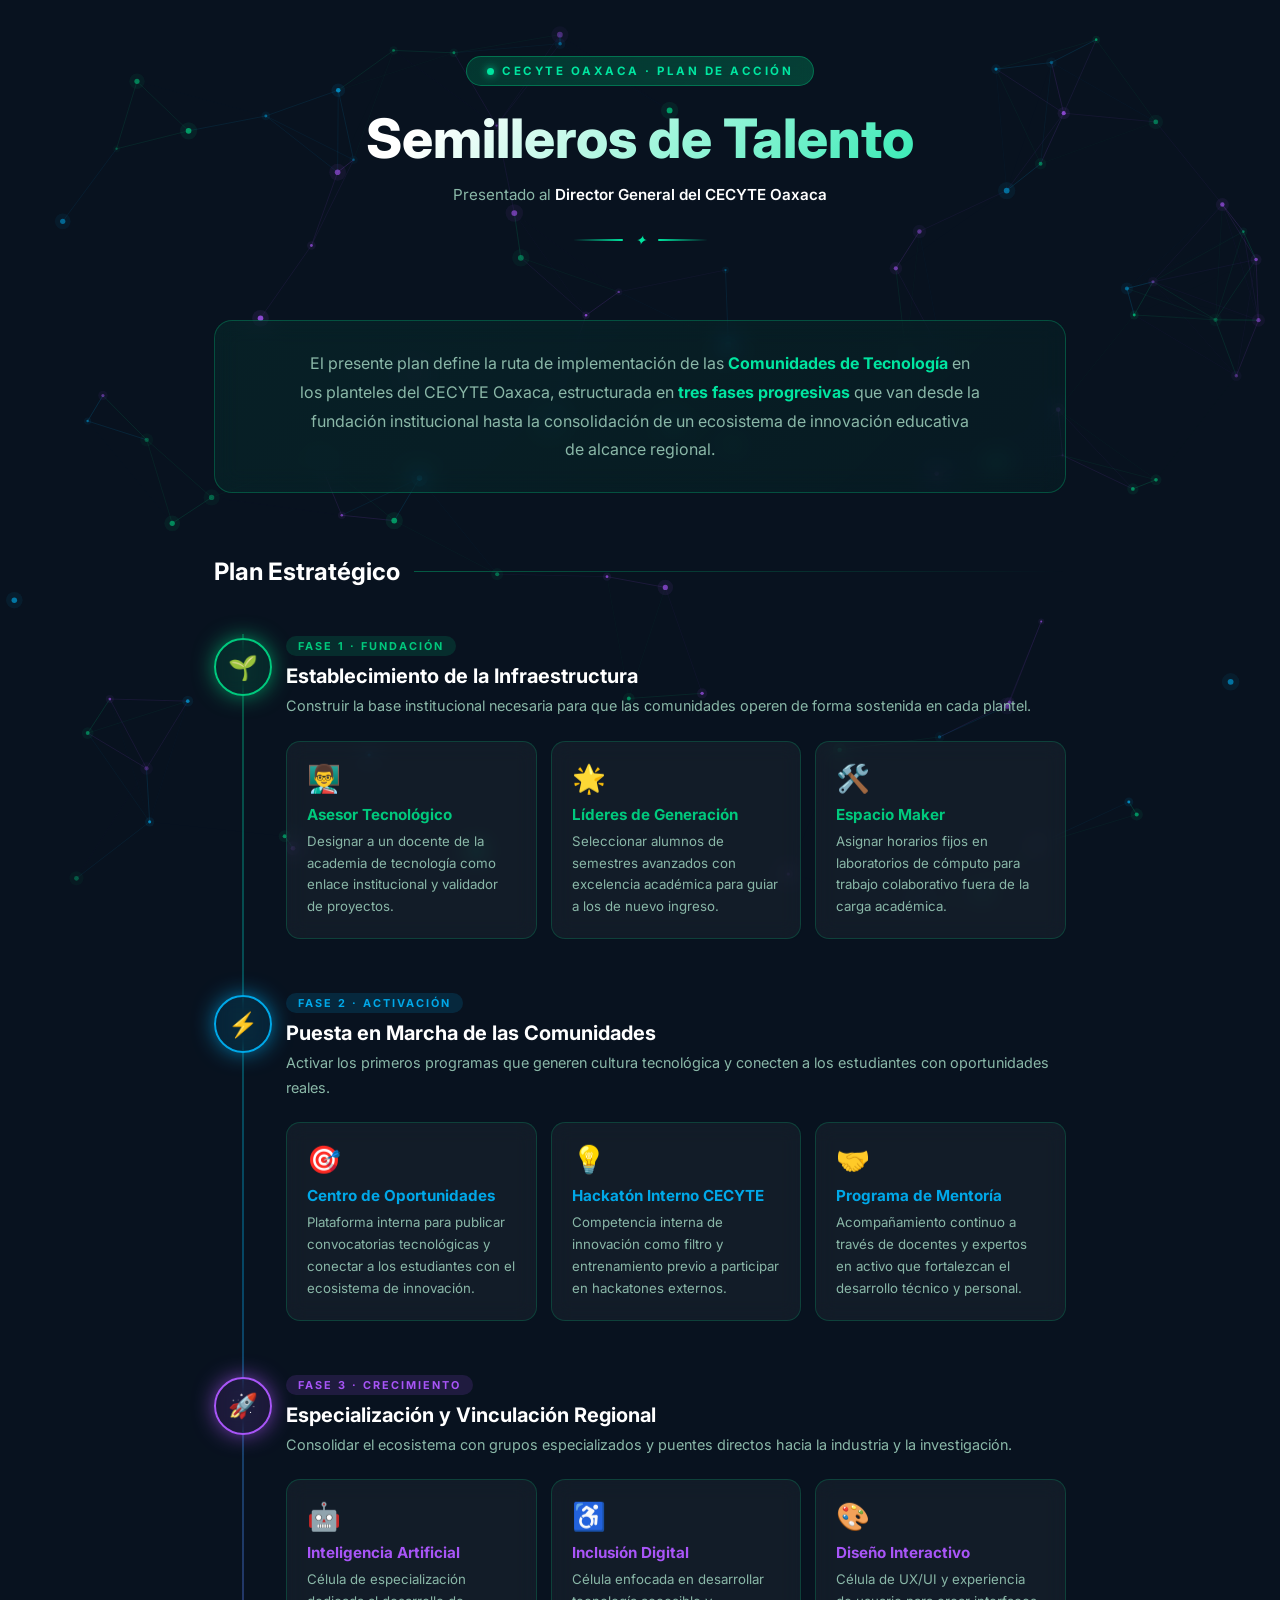
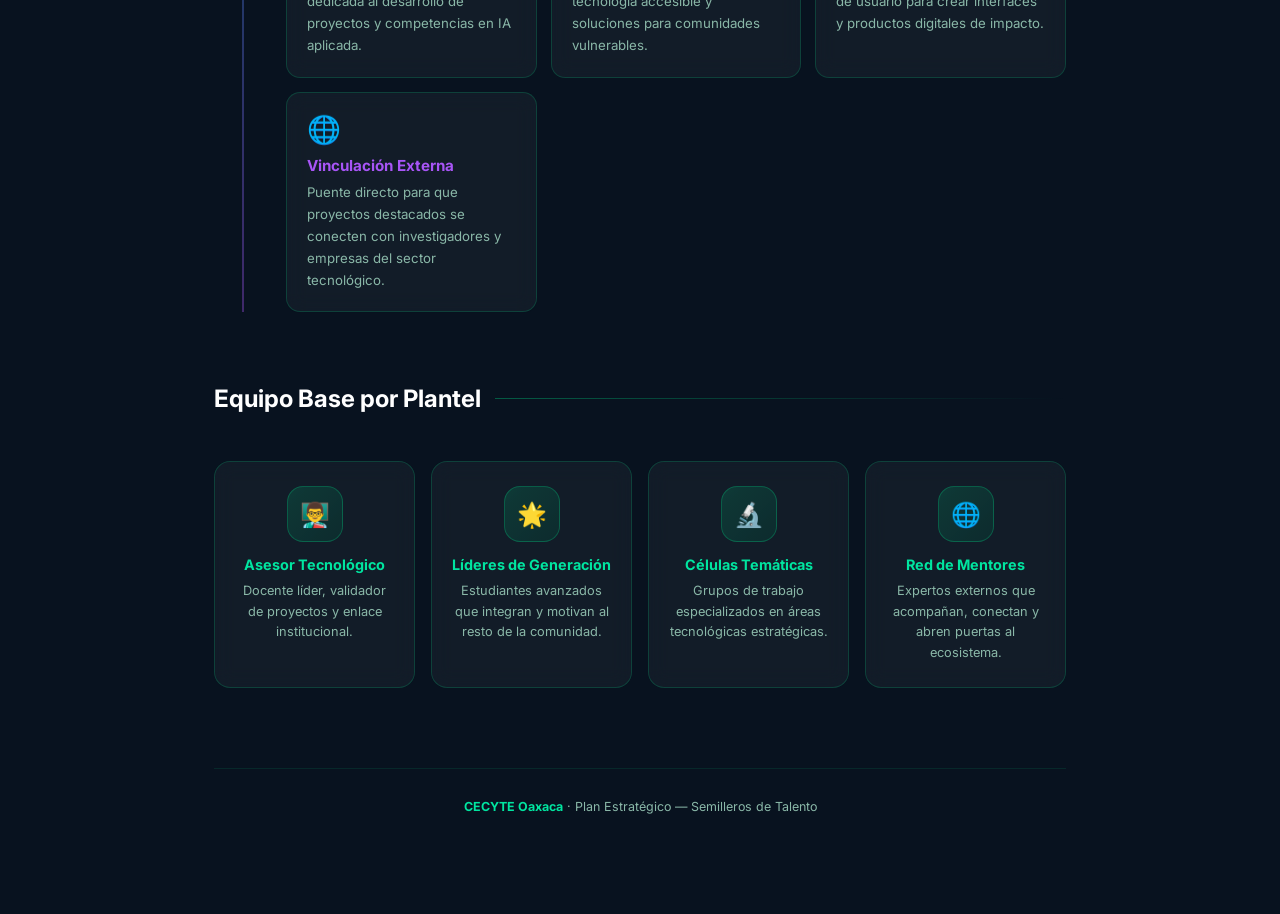
==== index.html @ c655008d "Initial commit: Add Semilleros de Talento presentation" ====
<!DOCTYPE html>
<html lang="es">
<head>
    <meta charset="UTF-8">
    <meta name="viewport" content="width=device-width, initial-scale=1.0">
    <title>Plan Semilleros de Talento · CECYTE Oaxaca</title>
    <link href="https://fonts.googleapis.com/css2?family=Inter:wght@300;400;600;700;800&display=swap" rel="stylesheet">
    <style>
        :root {
            --verde:          #00563f;
            --verde-mid:      #00875f;
            --verde-bright:   #00c97d;
            --acento:         #00e5a0;
            --fondo:          #08121f;
            --card-bg:        rgba(255,255,255,0.045);
            --card-border:    rgba(0,201,125,0.22);
            --texto:          #e4f2ec;
            --texto-suave:    #8ab8a8;
            --phase1:         #00c97d;
            --phase2:         #00a8e8;
            --phase3:         #a855f7;
        }

        *, *::before, *::after { box-sizing: border-box; margin: 0; padding: 0; }

        html { scroll-behavior: smooth; }

        body {
            font-family: 'Inter', sans-serif;
            background: var(--fondo);
            color: var(--texto);
            min-height: 100vh;
            overflow-x: hidden;
        }

        /* ── CANVAS PARTÍCULAS ── */
        #particles-canvas {
            position: fixed;
            inset: 0;
            z-index: 0;
            pointer-events: none;
        }

        /* ── WRAPPER ── */
        .wrapper {
            position: relative;
            z-index: 1;
            max-width: 900px;
            margin: 0 auto;
            padding: 56px 24px 100px;
        }

        /* ── HEADER ── */
        .header {
            text-align: center;
            margin-bottom: 72px;
        }

        .badge {
            display: inline-flex;
            align-items: center;
            gap: 8px;
            background: linear-gradient(135deg, rgba(0,86,63,.55), rgba(0,201,125,.25));
            border: 1px solid rgba(0,201,125,.4);
            color: var(--acento);
            font-size: 0.72rem;
            font-weight: 700;
            letter-spacing: 2.5px;
            text-transform: uppercase;
            padding: 7px 20px;
            border-radius: 50px;
            margin-bottom: 22px;
            backdrop-filter: blur(8px);
        }

        .badge-dot {
            width: 7px; height: 7px;
            border-radius: 50%;
            background: var(--acento);
            box-shadow: 0 0 8px var(--acento);
            animation: pulse-dot 2s ease-in-out infinite;
        }

        @keyframes pulse-dot {
            0%, 100% { opacity: 1; transform: scale(1); }
            50%       { opacity: 0.5; transform: scale(0.7); }
        }

        .header h1 {
            font-size: clamp(2rem, 5.5vw, 3.4rem);
            font-weight: 800;
            line-height: 1.12;
            background: linear-gradient(135deg, #ffffff 25%, var(--acento) 100%);
            -webkit-background-clip: text;
            -webkit-text-fill-color: transparent;
            background-clip: text;
            margin-bottom: 16px;
        }

        .header .subtitulo {
            font-size: 0.95rem;
            color: var(--texto-suave);
        }

        .header .subtitulo strong {
            color: #fff;
            font-weight: 600;
        }

        .header-divider {
            display: flex;
            align-items: center;
            justify-content: center;
            gap: 12px;
            margin-top: 28px;
        }

        .header-divider span {
            width: 50px; height: 2px;
            background: linear-gradient(90deg, transparent, var(--acento));
            border-radius: 2px;
        }

        .header-divider span:last-child {
            background: linear-gradient(90deg, var(--acento), transparent);
        }

        .header-divider i { color: var(--acento); font-size: 0.85rem; }

        /* ── INTRO OBJETIVO ── */
        .objetivo-box {
            background: linear-gradient(135deg, rgba(0,201,125,0.08), rgba(0,86,63,0.12));
            border: 1px solid rgba(0,201,125,0.3);
            border-radius: 18px;
            padding: 28px 32px;
            margin-bottom: 64px;
            text-align: center;
            backdrop-filter: blur(12px);
        }

        .objetivo-box p {
            font-size: 1rem;
            color: var(--texto-suave);
            line-height: 1.8;
            max-width: 680px;
            margin: 0 auto;
        }

        .objetivo-box p strong { color: var(--acento); }

        /* ── TIMELINE ── */
        .plan-title {
            display: flex;
            align-items: center;
            gap: 14px;
            margin-bottom: 48px;
        }

        .plan-title h2 {
            font-size: 1.5rem;
            font-weight: 700;
            color: #fff;
        }

        .plan-title-line {
            flex: 1;
            height: 1px;
            background: linear-gradient(90deg, rgba(0,201,125,0.4), transparent);
        }

        .timeline {
            position: relative;
            padding-left: 0;
        }

        /* línea vertical central */
        .timeline::before {
            content: '';
            position: absolute;
            left: 28px;
            top: 0; bottom: 0;
            width: 2px;
            background: linear-gradient(180deg,
                var(--phase1) 0%,
                var(--phase2) 50%,
                var(--phase3) 100%);
            opacity: 0.35;
        }

        /* ── FASE ── */
        .phase {
            position: relative;
            padding-left: 72px;
            margin-bottom: 52px;
        }

        .phase:last-child { margin-bottom: 0; }

        /* círculo de fase */
        .phase-dot {
            position: absolute;
            left: 0;
            top: 4px;
            width: 58px;
            height: 58px;
            border-radius: 50%;
            display: flex;
            align-items: center;
            justify-content: center;
            font-size: 1.5rem;
            border: 2px solid;
            backdrop-filter: blur(10px);
            box-shadow: 0 0 24px -4px;
        }

        .phase-1 .phase-dot {
            background: rgba(0,201,125,.12);
            border-color: var(--phase1);
            box-shadow: 0 0 24px -4px var(--phase1);
        }

        .phase-2 .phase-dot {
            background: rgba(0,168,232,.12);
            border-color: var(--phase2);
            box-shadow: 0 0 24px -4px var(--phase2);
        }

        .phase-3 .phase-dot {
            background: rgba(168,85,247,.12);
            border-color: var(--phase3);
            box-shadow: 0 0 24px -4px var(--phase3);
        }

        /* etiqueta de fase */
        .phase-label {
            display: inline-block;
            font-size: 0.68rem;
            font-weight: 700;
            letter-spacing: 2px;
            text-transform: uppercase;
            padding: 3px 12px;
            border-radius: 50px;
            margin-bottom: 8px;
        }

        .phase-1 .phase-label { background: rgba(0,201,125,.15); color: var(--phase1); }
        .phase-2 .phase-label { background: rgba(0,168,232,.15); color: var(--phase2); }
        .phase-3 .phase-label { background: rgba(168,85,247,.15); color: var(--phase3); }

        .phase h3 {
            font-size: 1.25rem;
            font-weight: 700;
            color: #fff;
            margin-bottom: 6px;
        }

        .phase .phase-desc {
            font-size: 0.9rem;
            color: var(--texto-suave);
            margin-bottom: 22px;
            line-height: 1.7;
        }

        /* ── ACCIONES dentro de la fase ── */
        .actions-grid {
            display: grid;
            grid-template-columns: repeat(auto-fill, minmax(240px, 1fr));
            gap: 14px;
        }

        .action-card {
            background: var(--card-bg);
            border: 1px solid var(--card-border);
            border-radius: 14px;
            padding: 20px;
            backdrop-filter: blur(10px);
            transition: transform .22s ease, box-shadow .22s ease, border-color .22s ease;
            position: relative;
            overflow: hidden;
        }

        .action-card::after {
            content: '';
            position: absolute;
            inset: 0;
            border-radius: 14px;
            opacity: 0;
            transition: opacity .25s ease;
        }

        .phase-1 .action-card:hover { transform: translateY(-4px); box-shadow: 0 12px 30px rgba(0,201,125,.2); border-color: rgba(0,201,125,.5); }
        .phase-2 .action-card:hover { transform: translateY(-4px); box-shadow: 0 12px 30px rgba(0,168,232,.2); border-color: rgba(0,168,232,.5); }
        .phase-3 .action-card:hover { transform: translateY(-4px); box-shadow: 0 12px 30px rgba(168,85,247,.2); border-color: rgba(168,85,247,.5); }

        .action-icon {
            font-size: 1.7rem;
            margin-bottom: 10px;
            display: block;
        }

        .action-card h4 {
            font-size: 0.95rem;
            font-weight: 700;
            margin-bottom: 7px;
        }

        .phase-1 .action-card h4 { color: var(--phase1); }
        .phase-2 .action-card h4 { color: var(--phase2); }
        .phase-3 .action-card h4 { color: var(--phase3); }

        .action-card p {
            font-size: 0.83rem;
            color: var(--texto-suave);
            line-height: 1.65;
        }

        /* ── EQUIPO ── */
        .equipo-section {
            margin-top: 72px;
        }

        .equipo-grid {
            display: grid;
            grid-template-columns: repeat(auto-fill, minmax(190px, 1fr));
            gap: 16px;
            margin-top: 28px;
        }

        .equipo-card {
            background: var(--card-bg);
            border: 1px solid var(--card-border);
            border-radius: 16px;
            padding: 24px 20px;
            text-align: center;
            backdrop-filter: blur(10px);
            transition: transform .22s ease, border-color .22s ease;
        }

        .equipo-card:hover {
            transform: translateY(-4px);
            border-color: rgba(0,201,125,.5);
        }

        .equipo-icon {
            width: 56px; height: 56px;
            border-radius: 16px;
            background: linear-gradient(135deg, rgba(0,201,125,.18), rgba(0,86,63,.25));
            border: 1px solid rgba(0,201,125,.3);
            display: flex;
            align-items: center;
            justify-content: center;
            font-size: 1.5rem;
            margin: 0 auto 14px;
        }

        .equipo-card h4 {
            font-size: 0.9rem;
            font-weight: 700;
            color: var(--acento);
            margin-bottom: 8px;
        }

        .equipo-card p {
            font-size: 0.8rem;
            color: var(--texto-suave);
            line-height: 1.6;
        }

        /* ── FOOTER ── */
        .footer {
            text-align: center;
            margin-top: 80px;
            padding-top: 30px;
            border-top: 1px solid rgba(0,201,125,.12);
            color: var(--texto-suave);
            font-size: 0.78rem;
        }

        .footer strong { color: var(--acento); }

        /* ── RESPONSIVE ── */
        @media (max-width: 600px) {
            .wrapper { padding: 36px 16px 72px; }
            .actions-grid { grid-template-columns: 1fr; }
            .equipo-grid  { grid-template-columns: 1fr 1fr; }
            .timeline::before { left: 22px; }
            .phase { padding-left: 60px; }
            .phase-dot { width: 46px; height: 46px; font-size: 1.2rem; }
        }
    </style>
</head>
<body>

<!-- PARTÍCULAS -->
<canvas id="particles-canvas"></canvas>

<div class="wrapper">

    <!-- ENCABEZADO -->
    <header class="header">
        <div class="badge"><span class="badge-dot"></span>CECYTE Oaxaca · Plan de Acción</div>
        <h1>Semilleros de Talento</h1>
        <p class="subtitulo">Presentado al <strong>Director General del CECYTE Oaxaca</strong></p>
        <div class="header-divider">
            <span></span>
            <i>✦</i>
            <span></span>
        </div>
    </header>

    <!-- OBJETIVO -->
    <div class="objetivo-box">
        <p>
            El presente plan define la ruta de implementación de las
            <strong>Comunidades de Tecnología</strong> en los planteles del CECYTE Oaxaca,
            estructurada en <strong>tres fases progresivas</strong> que van desde la
            fundación institucional hasta la consolidación de un ecosistema de innovación
            educativa de alcance regional.
        </p>
    </div>

    <!-- PLAN ESTRATÉGICO -->
    <div class="plan-title">
        <h2>Plan Estratégico</h2>
        <div class="plan-title-line"></div>
    </div>

    <div class="timeline">

        <!-- FASE 1 -->
        <div class="phase phase-1">
            <div class="phase-dot">🌱</div>
            <span class="phase-label">Fase 1 · Fundación</span>
            <h3>Establecimiento de la Infraestructura</h3>
            <p class="phase-desc">
                Construir la base institucional necesaria para que las comunidades
                operen de forma sostenida en cada plantel.
            </p>
            <div class="actions-grid">
                <div class="action-card">
                    <span class="action-icon">👨‍🏫</span>
                    <h4>Asesor Tecnológico</h4>
                    <p>Designar a un docente de la academia de tecnología como enlace institucional y validador de proyectos.</p>
                </div>
                <div class="action-card">
                    <span class="action-icon">🌟</span>
                    <h4>Líderes de Generación</h4>
                    <p>Seleccionar alumnos de semestres avanzados con excelencia académica para guiar a los de nuevo ingreso.</p>
                </div>
                <div class="action-card">
                    <span class="action-icon">🛠️</span>
                    <h4>Espacio Maker</h4>
                    <p>Asignar horarios fijos en laboratorios de cómputo para trabajo colaborativo fuera de la carga académica.</p>
                </div>
            </div>
        </div>

        <!-- FASE 2 -->
        <div class="phase phase-2">
            <div class="phase-dot">⚡</div>
            <span class="phase-label">Fase 2 · Activación</span>
            <h3>Puesta en Marcha de las Comunidades</h3>
            <p class="phase-desc">
                Activar los primeros programas que generen cultura tecnológica
                y conecten a los estudiantes con oportunidades reales.
            </p>
            <div class="actions-grid">
                <div class="action-card">
                    <span class="action-icon">🎯</span>
                    <h4>Centro de Oportunidades</h4>
                    <p>Plataforma interna para publicar convocatorias tecnológicas y conectar a los estudiantes con el ecosistema de innovación.</p>
                </div>
                <div class="action-card">
                    <span class="action-icon">💡</span>
                    <h4>Hackatón Interno CECYTE</h4>
                    <p>Competencia interna de innovación como filtro y entrenamiento previo a participar en hackatones externos.</p>
                </div>
                <div class="action-card">
                    <span class="action-icon">🤝</span>
                    <h4>Programa de Mentoría</h4>
                    <p>Acompañamiento continuo a través de docentes y expertos en activo que fortalezcan el desarrollo técnico y personal.</p>
                </div>
            </div>
        </div>

        <!-- FASE 3 -->
        <div class="phase phase-3">
            <div class="phase-dot">🚀</div>
            <span class="phase-label">Fase 3 · Crecimiento</span>
            <h3>Especialización y Vinculación Regional</h3>
            <p class="phase-desc">
                Consolidar el ecosistema con grupos especializados y puentes
                directos hacia la industria y la investigación.
            </p>
            <div class="actions-grid">
                <div class="action-card">
                    <span class="action-icon">🤖</span>
                    <h4>Inteligencia Artificial</h4>
                    <p>Célula de especialización dedicada al desarrollo de proyectos y competencias en IA aplicada.</p>
                </div>
                <div class="action-card">
                    <span class="action-icon">♿</span>
                    <h4>Inclusión Digital</h4>
                    <p>Célula enfocada en desarrollar tecnología accesible y soluciones para comunidades vulnerables.</p>
                </div>
                <div class="action-card">
                    <span class="action-icon">🎨</span>
                    <h4>Diseño Interactivo</h4>
                    <p>Célula de UX/UI y experiencia de usuario para crear interfaces y productos digitales de impacto.</p>
                </div>
                <div class="action-card">
                    <span class="action-icon">🌐</span>
                    <h4>Vinculación Externa</h4>
                    <p>Puente directo para que proyectos destacados se conecten con investigadores y empresas del sector tecnológico.</p>
                </div>
            </div>
        </div>

    </div>

    <!-- EQUIPO BASE -->
    <section class="equipo-section">
        <div class="plan-title">
            <h2>Equipo Base por Plantel</h2>
            <div class="plan-title-line"></div>
        </div>
        <div class="equipo-grid">
            <div class="equipo-card">
                <div class="equipo-icon">👨‍🏫</div>
                <h4>Asesor Tecnológico</h4>
                <p>Docente líder, validador de proyectos y enlace institucional.</p>
            </div>
            <div class="equipo-card">
                <div class="equipo-icon">🌟</div>
                <h4>Líderes de Generación</h4>
                <p>Estudiantes avanzados que integran y motivan al resto de la comunidad.</p>
            </div>
            <div class="equipo-card">
                <div class="equipo-icon">🔬</div>
                <h4>Células Temáticas</h4>
                <p>Grupos de trabajo especializados en áreas tecnológicas estratégicas.</p>
            </div>
            <div class="equipo-card">
                <div class="equipo-icon">🌐</div>
                <h4>Red de Mentores</h4>
                <p>Expertos externos que acompañan, conectan y abren puertas al ecosistema.</p>
            </div>
        </div>
    </section>

    <!-- FOOTER -->
    <footer class="footer">
        <p><strong>CECYTE Oaxaca</strong> · Plan Estratégico — Semilleros de Talento</p>
    </footer>

</div>

<script>
(function () {
    const canvas = document.getElementById('particles-canvas');
    const ctx = canvas.getContext('2d');

    const COLOR_A = '0, 201, 125';   // verde
    const COLOR_B = '0, 168, 232';   // azul
    const COLOR_C = '168, 85, 247';  // violeta

    const PARTICLE_COUNT = 90;
    const CONNECTION_DIST = 140;
    const MAX_SPEED = 0.45;

    let W, H, particles;

    function resize() {
        W = canvas.width  = window.innerWidth;
        H = canvas.height = window.innerHeight;
    }

    function randomColor() {
        const c = [COLOR_A, COLOR_B, COLOR_C];
        return c[Math.floor(Math.random() * c.length)];
    }

    function makeParticle() {
        return {
            x: Math.random() * W,
            y: Math.random() * H,
            vx: (Math.random() - 0.5) * MAX_SPEED * 2,
            vy: (Math.random() - 0.5) * MAX_SPEED * 2,
            r: Math.random() * 2 + 1,
            color: randomColor(),
            alpha: Math.random() * 0.5 + 0.3,
        };
    }

    function init() {
        resize();
        particles = Array.from({ length: PARTICLE_COUNT }, makeParticle);
    }

    function draw() {
        ctx.clearRect(0, 0, W, H);

        // Conexiones
        for (let i = 0; i < particles.length; i++) {
            for (let j = i + 1; j < particles.length; j++) {
                const dx = particles[i].x - particles[j].x;
                const dy = particles[i].y - particles[j].y;
                const dist = Math.sqrt(dx * dx + dy * dy);
                if (dist < CONNECTION_DIST) {
                    const opacity = (1 - dist / CONNECTION_DIST) * 0.22;
                    ctx.beginPath();
                    ctx.moveTo(particles[i].x, particles[i].y);
                    ctx.lineTo(particles[j].x, particles[j].y);
                    ctx.strokeStyle = `rgba(${particles[i].color}, ${opacity})`;
                    ctx.lineWidth = 1;
                    ctx.stroke();
                }
            }
        }

        // Puntos
        for (const p of particles) {
            ctx.beginPath();
            ctx.arc(p.x, p.y, p.r, 0, Math.PI * 2);
            ctx.fillStyle = `rgba(${p.color}, ${p.alpha})`;
            ctx.fill();

            // glow suave
            ctx.beginPath();
            ctx.arc(p.x, p.y, p.r * 3, 0, Math.PI * 2);
            ctx.fillStyle = `rgba(${p.color}, ${p.alpha * 0.12})`;
            ctx.fill();
        }
    }

    function update() {
        for (const p of particles) {
            p.x += p.vx;
            p.y += p.vy;

            if (p.x < -10) p.x = W + 10;
            if (p.x > W + 10) p.x = -10;
            if (p.y < -10) p.y = H + 10;
            if (p.y > H + 10) p.y = -10;
        }
    }

    function loop() {
        update();
        draw();
        requestAnimationFrame(loop);
    }

    window.addEventListener('resize', resize);
    init();
    loop();
})();
</script>

</body>
</html>
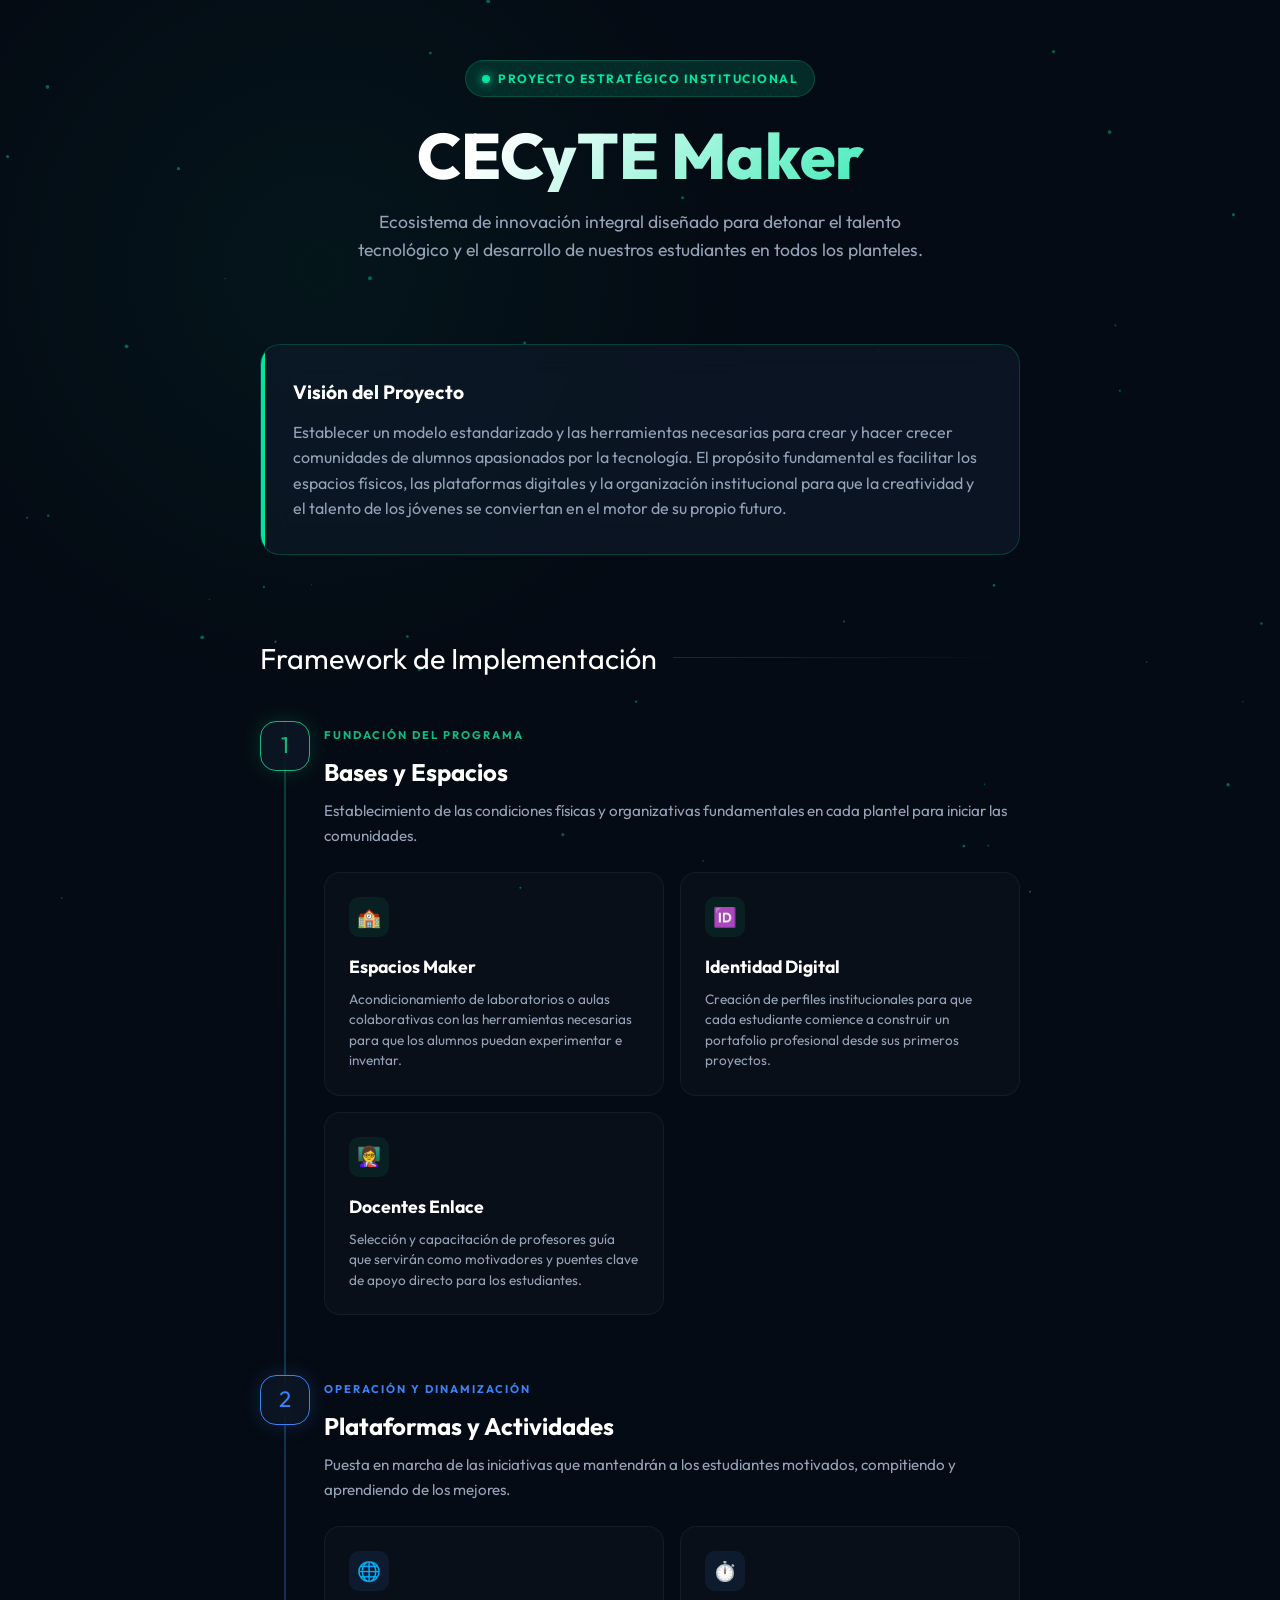
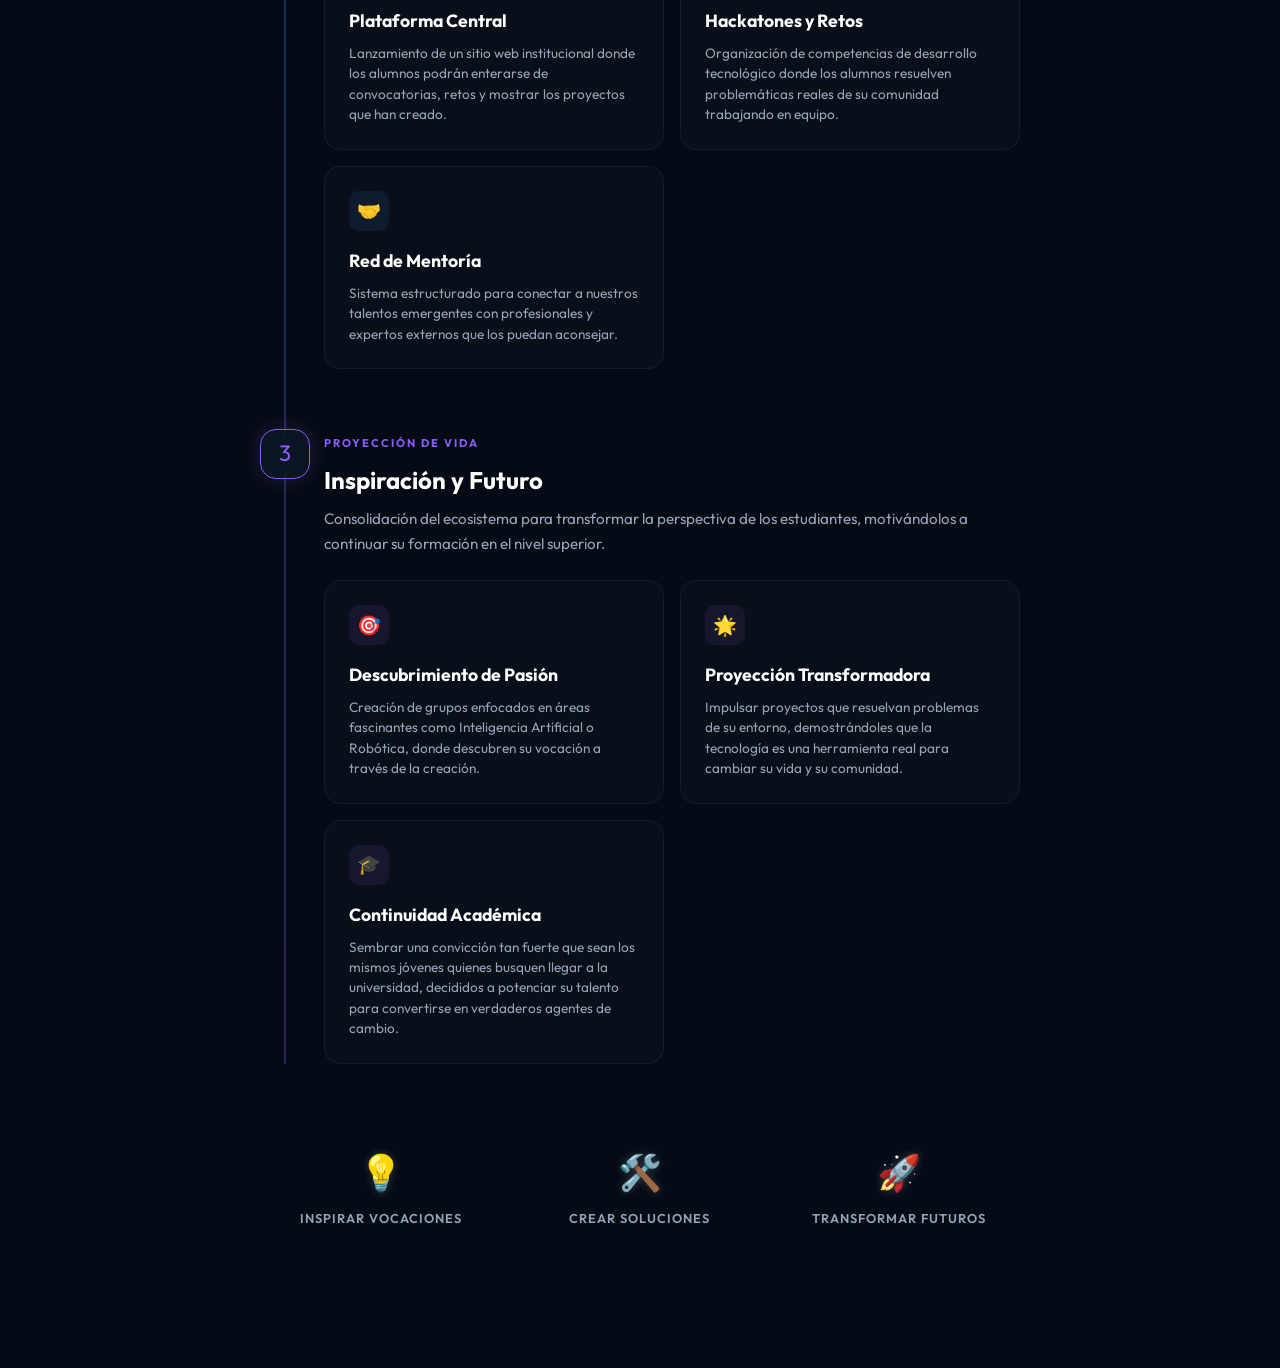
==== commit 43597ea0: "Update content to executive level and academic focus" ====
--- a/index.html
+++ b/index.html
@@ -2,38 +2,34 @@
 <html lang="es">
 <head>
     <meta charset="UTF-8">
-    <meta name="viewport" content="width=device-width, initial-scale=1.0">
-    <title>Plan Semilleros de Talento · CECYTE Oaxaca</title>
-    <link href="https://fonts.googleapis.com/css2?family=Inter:wght@300;400;600;700;800&display=swap" rel="stylesheet">
+    <meta name="viewport" content="width=device-width, initial-scale=1.0, maximum-scale=1.0, user-scalable=no">
+    <title>Ecosistema de Innovación · CECyTE Maker</title>
+    <link href="https://fonts.googleapis.com/css2?family=Outfit:wght@300;400;600;700;800&display=swap" rel="stylesheet">
     <style>
         :root {
-            --verde:          #00563f;
-            --verde-mid:      #00875f;
-            --verde-bright:   #00c97d;
-            --acento:         #00e5a0;
-            --fondo:          #08121f;
-            --card-bg:        rgba(255,255,255,0.045);
-            --card-border:    rgba(0,201,125,0.22);
-            --texto:          #e4f2ec;
-            --texto-suave:    #8ab8a8;
-            --phase1:         #00c97d;
-            --phase2:         #00a8e8;
-            --phase3:         #a855f7;
-        }
-
-        *, *::before, *::after { box-sizing: border-box; margin: 0; padding: 0; }
-
-        html { scroll-behavior: smooth; }
+            --primary: #00e5a0;
+            --primary-dim: rgba(0, 229, 160, 0.15);
+            --bg-base: #050b14;
+            --bg-surface: rgba(16, 28, 44, 0.6);
+            --border-glass: rgba(0, 229, 160, 0.2);
+            --text-main: #f0fdf4;
+            --text-muted: #94a3b8;
+            --phase1: #10b981;
+            --phase2: #3b82f6;
+            --phase3: #8b5cf6;
+            --transition: all 0.4s cubic-bezier(0.16, 1, 0.3, 1);
+        }
+
+        * { margin: 0; padding: 0; box-sizing: border-box; -webkit-tap-highlight-color: transparent; }
 
         body {
-            font-family: 'Inter', sans-serif;
-            background: var(--fondo);
-            color: var(--texto);
-            min-height: 100vh;
+            font-family: 'Outfit', sans-serif;
+            background: var(--bg-base);
+            color: var(--text-main);
             overflow-x: hidden;
-        }
-
-        /* ── CANVAS PARTÍCULAS ── */
+            line-height: 1.6;
+        }
+
         #particles-canvas {
             position: fixed;
             inset: 0;
@@ -41,620 +37,489 @@
             pointer-events: none;
         }
 
-        /* ── WRAPPER ── */
-        .wrapper {
+        .ambient-glow {
+            position: fixed;
+            top: -20%; left: -10%;
+            width: 70vw; height: 70vw;
+            background: radial-gradient(circle, rgba(0,229,160,0.05) 0%, transparent 70%);
+            z-index: 0;
+            pointer-events: none;
+        }
+
+        .container {
             position: relative;
             z-index: 1;
-            max-width: 900px;
+            max-width: 800px;
             margin: 0 auto;
-            padding: 56px 24px 100px;
-        }
-
-        /* ── HEADER ── */
-        .header {
-            text-align: center;
-            margin-bottom: 72px;
-        }
-
-        .badge {
+            padding: 60px 20px 120px;
+        }
+
+        /* Animations */
+        .reveal {
+            opacity: 0;
+            transform: translateY(30px);
+            transition: var(--transition);
+        }
+        .reveal.active {
+            opacity: 1;
+            transform: translateY(0);
+        }
+
+        /* Header */
+        .header { text-align: center; margin-bottom: 80px; }
+        
+        .status-badge {
             display: inline-flex;
             align-items: center;
             gap: 8px;
-            background: linear-gradient(135deg, rgba(0,86,63,.55), rgba(0,201,125,.25));
-            border: 1px solid rgba(0,201,125,.4);
-            color: var(--acento);
-            font-size: 0.72rem;
+            background: var(--primary-dim);
+            border: 1px solid var(--border-glass);
+            color: var(--primary);
+            padding: 8px 16px;
+            border-radius: 30px;
+            font-size: 0.75rem;
             font-weight: 700;
-            letter-spacing: 2.5px;
+            letter-spacing: 1.5px;
             text-transform: uppercase;
-            padding: 7px 20px;
-            border-radius: 50px;
-            margin-bottom: 22px;
-            backdrop-filter: blur(8px);
-        }
-
-        .badge-dot {
-            width: 7px; height: 7px;
+            backdrop-filter: blur(10px);
+            margin-bottom: 24px;
+        }
+
+        .pulse {
+            width: 8px; height: 8px;
+            background: var(--primary);
             border-radius: 50%;
-            background: var(--acento);
-            box-shadow: 0 0 8px var(--acento);
-            animation: pulse-dot 2s ease-in-out infinite;
-        }
-
-        @keyframes pulse-dot {
-            0%, 100% { opacity: 1; transform: scale(1); }
-            50%       { opacity: 0.5; transform: scale(0.7); }
+            box-shadow: 0 0 10px var(--primary);
+            animation: pulse-anim 2s infinite;
+        }
+
+        @keyframes pulse-anim {
+            0% { box-shadow: 0 0 0 0 rgba(0, 229, 160, 0.4); }
+            70% { box-shadow: 0 0 0 10px rgba(0, 229, 160, 0); }
+            100% { box-shadow: 0 0 0 0 rgba(0, 229, 160, 0); }
         }
 
         .header h1 {
-            font-size: clamp(2rem, 5.5vw, 3.4rem);
+            font-size: clamp(2.5rem, 8vw, 4rem);
             font-weight: 800;
-            line-height: 1.12;
-            background: linear-gradient(135deg, #ffffff 25%, var(--acento) 100%);
+            line-height: 1.1;
+            background: linear-gradient(135deg, #fff 30%, var(--primary));
             -webkit-background-clip: text;
             -webkit-text-fill-color: transparent;
-            background-clip: text;
             margin-bottom: 16px;
         }
 
-        .header .subtitulo {
-            font-size: 0.95rem;
-            color: var(--texto-suave);
-        }
-
-        .header .subtitulo strong {
+        .header p {
+            color: var(--text-muted);
+            font-size: 1.1rem;
+            max-width: 600px;
+            margin: 0 auto;
+        }
+
+        /* Glass Card Base */
+        .glass-card {
+            background: var(--bg-surface);
+            border: 1px solid var(--border-glass);
+            backdrop-filter: blur(16px);
+            -webkit-backdrop-filter: blur(16px);
+            border-radius: 20px;
+            padding: 32px;
+        }
+
+        .glass-card:active {
+            transform: scale(0.98);
+        }
+
+        /* Intro Context */
+        .context-box {
+            margin-bottom: 80px;
+            text-align: left;
+            position: relative;
+            overflow: hidden;
+        }
+        
+        .context-box::before {
+            content: '';
+            position: absolute;
+            top: 0; left: 0; width: 4px; height: 100%;
+            background: var(--primary);
+            border-radius: 4px 0 0 4px;
+        }
+
+        .context-box h3 {
+            font-size: 1.2rem;
             color: #fff;
-            font-weight: 600;
-        }
-
-        .header-divider {
+            margin-bottom: 12px;
+        }
+
+        .context-box p {
+            color: var(--text-muted);
+            font-size: 1rem;
+        }
+
+        /* Timeline / Framework */
+        .framework-title {
+            font-size: 1.8rem;
+            color: #fff;
+            margin-bottom: 40px;
+            display: flex;
+            align-items: center;
+            gap: 16px;
+        }
+        .framework-title::after {
+            content: '';
+            flex: 1;
+            height: 1px;
+            background: linear-gradient(90deg, var(--border-glass), transparent);
+        }
+
+        .timeline {
+            position: relative;
+        }
+        .timeline::before {
+            content: '';
+            position: absolute;
+            left: 24px; top: 0; bottom: 0;
+            width: 2px;
+            background: linear-gradient(to bottom, var(--phase1), var(--phase2), var(--phase3));
+            opacity: 0.3;
+        }
+
+        .phase {
+            position: relative;
+            padding-left: 64px;
+            margin-bottom: 60px;
+        }
+
+        .phase-node {
+            position: absolute;
+            left: 0; top: 0;
+            width: 50px; height: 50px;
+            border-radius: 16px;
+            background: var(--bg-surface);
+            border: 1px solid;
             display: flex;
             align-items: center;
             justify-content: center;
-            gap: 12px;
-            margin-top: 28px;
-        }
-
-        .header-divider span {
-            width: 50px; height: 2px;
-            background: linear-gradient(90deg, transparent, var(--acento));
-            border-radius: 2px;
-        }
-
-        .header-divider span:last-child {
-            background: linear-gradient(90deg, var(--acento), transparent);
-        }
-
-        .header-divider i { color: var(--acento); font-size: 0.85rem; }
-
-        /* ── INTRO OBJETIVO ── */
-        .objetivo-box {
-            background: linear-gradient(135deg, rgba(0,201,125,0.08), rgba(0,86,63,0.12));
-            border: 1px solid rgba(0,201,125,0.3);
-            border-radius: 18px;
-            padding: 28px 32px;
-            margin-bottom: 64px;
-            text-align: center;
-            backdrop-filter: blur(12px);
-        }
-
-        .objetivo-box p {
-            font-size: 1rem;
-            color: var(--texto-suave);
-            line-height: 1.8;
-            max-width: 680px;
-            margin: 0 auto;
-        }
-
-        .objetivo-box p strong { color: var(--acento); }
-
-        /* ── TIMELINE ── */
-        .plan-title {
-            display: flex;
-            align-items: center;
-            gap: 14px;
-            margin-bottom: 48px;
-        }
-
-        .plan-title h2 {
+            font-size: 1.4rem;
+            z-index: 2;
+            backdrop-filter: blur(10px);
+        }
+
+        .phase-1 .phase-node { border-color: var(--phase1); color: var(--phase1); box-shadow: 0 0 20px rgba(16, 185, 129, 0.2); }
+        .phase-2 .phase-node { border-color: var(--phase2); color: var(--phase2); box-shadow: 0 0 20px rgba(59, 130, 246, 0.2); }
+        .phase-3 .phase-node { border-color: var(--phase3); color: var(--phase3); box-shadow: 0 0 20px rgba(139, 92, 246, 0.2); }
+
+        .phase-header { margin-bottom: 24px; }
+        .phase-tag {
+            font-size: 0.7rem;
+            text-transform: uppercase;
+            letter-spacing: 2px;
+            font-weight: 700;
+            margin-bottom: 8px;
+            display: inline-block;
+        }
+        .phase-1 .phase-tag { color: var(--phase1); }
+        .phase-2 .phase-tag { color: var(--phase2); }
+        .phase-3 .phase-tag { color: var(--phase3); }
+
+        .phase-header h2 {
             font-size: 1.5rem;
-            font-weight: 700;
             color: #fff;
-        }
-
-        .plan-title-line {
-            flex: 1;
-            height: 1px;
-            background: linear-gradient(90deg, rgba(0,201,125,0.4), transparent);
-        }
-
-        .timeline {
+            margin-bottom: 8px;
+        }
+        .phase-header p {
+            color: var(--text-muted);
+            font-size: 0.95rem;
+        }
+
+        .action-grid {
+            display: grid;
+            grid-template-columns: repeat(auto-fit, minmax(250px, 1fr));
+            gap: 16px;
+        }
+
+        .action-card {
+            background: rgba(255, 255, 255, 0.02);
+            border: 1px solid rgba(255,255,255,0.05);
+            border-radius: 16px;
+            padding: 24px;
+            transition: var(--transition);
+            cursor: pointer;
             position: relative;
-            padding-left: 0;
-        }
-
-        /* línea vertical central */
-        .timeline::before {
+            overflow: hidden;
+        }
+
+        .action-card::before {
             content: '';
             position: absolute;
-            left: 28px;
-            top: 0; bottom: 0;
-            width: 2px;
-            background: linear-gradient(180deg,
-                var(--phase1) 0%,
-                var(--phase2) 50%,
-                var(--phase3) 100%);
-            opacity: 0.35;
-        }
-
-        /* ── FASE ── */
-        .phase {
-            position: relative;
-            padding-left: 72px;
-            margin-bottom: 52px;
-        }
-
-        .phase:last-child { margin-bottom: 0; }
-
-        /* círculo de fase */
-        .phase-dot {
-            position: absolute;
-            left: 0;
-            top: 4px;
-            width: 58px;
-            height: 58px;
-            border-radius: 50%;
-            display: flex;
-            align-items: center;
-            justify-content: center;
-            font-size: 1.5rem;
-            border: 2px solid;
-            backdrop-filter: blur(10px);
-            box-shadow: 0 0 24px -4px;
-        }
-
-        .phase-1 .phase-dot {
-            background: rgba(0,201,125,.12);
-            border-color: var(--phase1);
-            box-shadow: 0 0 24px -4px var(--phase1);
-        }
-
-        .phase-2 .phase-dot {
-            background: rgba(0,168,232,.12);
-            border-color: var(--phase2);
-            box-shadow: 0 0 24px -4px var(--phase2);
-        }
-
-        .phase-3 .phase-dot {
-            background: rgba(168,85,247,.12);
-            border-color: var(--phase3);
-            box-shadow: 0 0 24px -4px var(--phase3);
-        }
-
-        /* etiqueta de fase */
-        .phase-label {
-            display: inline-block;
-            font-size: 0.68rem;
-            font-weight: 700;
-            letter-spacing: 2px;
+            top: 0; left: 0; width: 100%; height: 100%;
+            background: radial-gradient(800px circle at var(--mouse-x) var(--mouse-y), rgba(255,255,255,0.06), transparent 40%);
+            opacity: 0;
+            transition: opacity 0.3s;
+            pointer-events: none;
+        }
+
+        .action-card:hover::before, .action-card:active::before { opacity: 1; }
+        
+        .action-card:active {
+            transform: scale(0.97);
+            border-color: var(--border-glass);
+        }
+
+        .icon-box {
+            width: 40px; height: 40px;
+            border-radius: 10px;
+            display: flex; align-items: center; justify-content: center;
+            font-size: 1.2rem;
+            margin-bottom: 16px;
+            background: rgba(255,255,255,0.05);
+        }
+
+        .phase-1 .icon-box { color: var(--phase1); background: rgba(16, 185, 129, 0.1); }
+        .phase-2 .icon-box { color: var(--phase2); background: rgba(59, 130, 246, 0.1); }
+        .phase-3 .icon-box { color: var(--phase3); background: rgba(139, 92, 246, 0.1); }
+
+        .action-card h4 {
+            color: #fff;
+            font-size: 1.1rem;
+            margin-bottom: 8px;
+        }
+
+        .action-card p {
+            color: var(--text-muted);
+            font-size: 0.85rem;
+            line-height: 1.5;
+        }
+
+        /* Metric Highlights -> Transform to Impact Pillars */
+        .metrics-banner {
+            display: grid;
+            grid-template-columns: repeat(3, 1fr);
+            gap: 16px;
+            margin-top: 60px;
+        }
+
+        .metric-item {
+            text-align: center;
+            padding: 20px 10px;
+        }
+
+        .metric-val {
+            font-size: 2.2rem;
+            font-weight: 800;
+            color: #fff;
+            margin-bottom: 8px;
+            text-shadow: 0 0 10px rgba(255,255,255,0.2);
+        }
+
+        .metric-label {
+            font-size: 0.8rem;
+            color: var(--text-muted);
             text-transform: uppercase;
-            padding: 3px 12px;
-            border-radius: 50px;
-            margin-bottom: 8px;
-        }
-
-        .phase-1 .phase-label { background: rgba(0,201,125,.15); color: var(--phase1); }
-        .phase-2 .phase-label { background: rgba(0,168,232,.15); color: var(--phase2); }
-        .phase-3 .phase-label { background: rgba(168,85,247,.15); color: var(--phase3); }
-
-        .phase h3 {
-            font-size: 1.25rem;
-            font-weight: 700;
-            color: #fff;
-            margin-bottom: 6px;
-        }
-
-        .phase .phase-desc {
-            font-size: 0.9rem;
-            color: var(--texto-suave);
-            margin-bottom: 22px;
-            line-height: 1.7;
-        }
-
-        /* ── ACCIONES dentro de la fase ── */
-        .actions-grid {
-            display: grid;
-            grid-template-columns: repeat(auto-fill, minmax(240px, 1fr));
-            gap: 14px;
-        }
-
-        .action-card {
-            background: var(--card-bg);
-            border: 1px solid var(--card-border);
-            border-radius: 14px;
-            padding: 20px;
-            backdrop-filter: blur(10px);
-            transition: transform .22s ease, box-shadow .22s ease, border-color .22s ease;
-            position: relative;
-            overflow: hidden;
-        }
-
-        .action-card::after {
-            content: '';
-            position: absolute;
-            inset: 0;
-            border-radius: 14px;
-            opacity: 0;
-            transition: opacity .25s ease;
-        }
-
-        .phase-1 .action-card:hover { transform: translateY(-4px); box-shadow: 0 12px 30px rgba(0,201,125,.2); border-color: rgba(0,201,125,.5); }
-        .phase-2 .action-card:hover { transform: translateY(-4px); box-shadow: 0 12px 30px rgba(0,168,232,.2); border-color: rgba(0,168,232,.5); }
-        .phase-3 .action-card:hover { transform: translateY(-4px); box-shadow: 0 12px 30px rgba(168,85,247,.2); border-color: rgba(168,85,247,.5); }
-
-        .action-icon {
-            font-size: 1.7rem;
-            margin-bottom: 10px;
-            display: block;
-        }
-
-        .action-card h4 {
-            font-size: 0.95rem;
-            font-weight: 700;
-            margin-bottom: 7px;
-        }
-
-        .phase-1 .action-card h4 { color: var(--phase1); }
-        .phase-2 .action-card h4 { color: var(--phase2); }
-        .phase-3 .action-card h4 { color: var(--phase3); }
-
-        .action-card p {
-            font-size: 0.83rem;
-            color: var(--texto-suave);
-            line-height: 1.65;
-        }
-
-        /* ── EQUIPO ── */
-        .equipo-section {
-            margin-top: 72px;
-        }
-
-        .equipo-grid {
-            display: grid;
-            grid-template-columns: repeat(auto-fill, minmax(190px, 1fr));
-            gap: 16px;
-            margin-top: 28px;
-        }
-
-        .equipo-card {
-            background: var(--card-bg);
-            border: 1px solid var(--card-border);
-            border-radius: 16px;
-            padding: 24px 20px;
-            text-align: center;
-            backdrop-filter: blur(10px);
-            transition: transform .22s ease, border-color .22s ease;
-        }
-
-        .equipo-card:hover {
-            transform: translateY(-4px);
-            border-color: rgba(0,201,125,.5);
-        }
-
-        .equipo-icon {
-            width: 56px; height: 56px;
-            border-radius: 16px;
-            background: linear-gradient(135deg, rgba(0,201,125,.18), rgba(0,86,63,.25));
-            border: 1px solid rgba(0,201,125,.3);
-            display: flex;
-            align-items: center;
-            justify-content: center;
-            font-size: 1.5rem;
-            margin: 0 auto 14px;
-        }
-
-        .equipo-card h4 {
-            font-size: 0.9rem;
-            font-weight: 700;
-            color: var(--acento);
-            margin-bottom: 8px;
-        }
-
-        .equipo-card p {
-            font-size: 0.8rem;
-            color: var(--texto-suave);
-            line-height: 1.6;
-        }
-
-        /* ── FOOTER ── */
-        .footer {
-            text-align: center;
-            margin-top: 80px;
-            padding-top: 30px;
-            border-top: 1px solid rgba(0,201,125,.12);
-            color: var(--texto-suave);
-            font-size: 0.78rem;
-        }
-
-        .footer strong { color: var(--acento); }
-
-        /* ── RESPONSIVE ── */
+            letter-spacing: 1px;
+            font-weight: 600;
+        }
+
         @media (max-width: 600px) {
-            .wrapper { padding: 36px 16px 72px; }
-            .actions-grid { grid-template-columns: 1fr; }
-            .equipo-grid  { grid-template-columns: 1fr 1fr; }
-            .timeline::before { left: 22px; }
-            .phase { padding-left: 60px; }
-            .phase-dot { width: 46px; height: 46px; font-size: 1.2rem; }
+            .container { padding: 40px 20px 100px; }
+            .timeline::before { left: 20px; }
+            .phase { padding-left: 56px; margin-bottom: 48px; }
+            .phase-node { width: 40px; height: 40px; font-size: 1.2rem; }
+            .action-grid { grid-template-columns: 1fr; }
+            .metrics-banner { grid-template-columns: 1fr; gap: 8px; }
+            .metric-item { background: var(--bg-surface); border-radius: 12px; border: 1px solid rgba(255,255,255,0.05); }
         }
     </style>
 </head>
 <body>
 
-<!-- PARTÍCULAS -->
+<div class="ambient-glow"></div>
 <canvas id="particles-canvas"></canvas>
 
-<div class="wrapper">
-
-    <!-- ENCABEZADO -->
-    <header class="header">
-        <div class="badge"><span class="badge-dot"></span>CECYTE Oaxaca · Plan de Acción</div>
-        <h1>Semilleros de Talento</h1>
-        <p class="subtitulo">Presentado al <strong>Director General del CECYTE Oaxaca</strong></p>
-        <div class="header-divider">
-            <span></span>
-            <i>✦</i>
-            <span></span>
-        </div>
+<div class="container">
+    
+    <header class="header reveal">
+        <div class="status-badge"><div class="pulse"></div> Proyecto Estratégico Institucional</div>
+        <h1>CECyTE Maker</h1>
+        <p>Ecosistema de innovación integral diseñado para detonar el talento tecnológico y el desarrollo de nuestros estudiantes en todos los planteles.</p>
     </header>
 
-    <!-- OBJETIVO -->
-    <div class="objetivo-box">
-        <p>
-            El presente plan define la ruta de implementación de las
-            <strong>Comunidades de Tecnología</strong> en los planteles del CECYTE Oaxaca,
-            estructurada en <strong>tres fases progresivas</strong> que van desde la
-            fundación institucional hasta la consolidación de un ecosistema de innovación
-            educativa de alcance regional.
-        </p>
+    <div class="glass-card context-box reveal">
+        <h3>Visión del Proyecto</h3>
+        <p>Establecer un modelo estandarizado y las herramientas necesarias para crear y hacer crecer comunidades de alumnos apasionados por la tecnología. El propósito fundamental es facilitar los espacios físicos, las plataformas digitales y la organización institucional para que la creatividad y el talento de los jóvenes se conviertan en el motor de su propio futuro.</p>
     </div>
 
-    <!-- PLAN ESTRATÉGICO -->
-    <div class="plan-title">
-        <h2>Plan Estratégico</h2>
-        <div class="plan-title-line"></div>
+    <div class="framework-title reveal">
+        <span>Framework de Implementación</span>
     </div>
 
     <div class="timeline">
-
+        
         <!-- FASE 1 -->
-        <div class="phase phase-1">
-            <div class="phase-dot">🌱</div>
-            <span class="phase-label">Fase 1 · Fundación</span>
-            <h3>Establecimiento de la Infraestructura</h3>
-            <p class="phase-desc">
-                Construir la base institucional necesaria para que las comunidades
-                operen de forma sostenida en cada plantel.
-            </p>
-            <div class="actions-grid">
-                <div class="action-card">
-                    <span class="action-icon">👨‍🏫</span>
-                    <h4>Asesor Tecnológico</h4>
-                    <p>Designar a un docente de la academia de tecnología como enlace institucional y validador de proyectos.</p>
-                </div>
-                <div class="action-card">
-                    <span class="action-icon">🌟</span>
-                    <h4>Líderes de Generación</h4>
-                    <p>Seleccionar alumnos de semestres avanzados con excelencia académica para guiar a los de nuevo ingreso.</p>
-                </div>
-                <div class="action-card">
-                    <span class="action-icon">🛠️</span>
-                    <h4>Espacio Maker</h4>
-                    <p>Asignar horarios fijos en laboratorios de cómputo para trabajo colaborativo fuera de la carga académica.</p>
+        <div class="phase phase-1 reveal">
+            <div class="phase-node">1</div>
+            <div class="phase-header">
+                <span class="phase-tag">Fundación del Programa</span>
+                <h2>Bases y Espacios</h2>
+                <p>Establecimiento de las condiciones físicas y organizativas fundamentales en cada plantel para iniciar las comunidades.</p>
+            </div>
+            <div class="action-grid">
+                <div class="action-card card-hover">
+                    <div class="icon-box">🏫</div>
+                    <h4>Espacios Maker</h4>
+                    <p>Acondicionamiento de laboratorios o aulas colaborativas con las herramientas necesarias para que los alumnos puedan experimentar e inventar.</p>
+                </div>
+                <div class="action-card card-hover">
+                    <div class="icon-box">🆔</div>
+                    <h4>Identidad Digital</h4>
+                    <p>Creación de perfiles institucionales para que cada estudiante comience a construir un portafolio profesional desde sus primeros proyectos.</p>
+                </div>
+                <div class="action-card card-hover">
+                    <div class="icon-box">👩‍🏫</div>
+                    <h4>Docentes Enlace</h4>
+                    <p>Selección y capacitación de profesores guía que servirán como motivadores y puentes clave de apoyo directo para los estudiantes.</p>
                 </div>
             </div>
         </div>
 
         <!-- FASE 2 -->
-        <div class="phase phase-2">
-            <div class="phase-dot">⚡</div>
-            <span class="phase-label">Fase 2 · Activación</span>
-            <h3>Puesta en Marcha de las Comunidades</h3>
-            <p class="phase-desc">
-                Activar los primeros programas que generen cultura tecnológica
-                y conecten a los estudiantes con oportunidades reales.
-            </p>
-            <div class="actions-grid">
-                <div class="action-card">
-                    <span class="action-icon">🎯</span>
-                    <h4>Centro de Oportunidades</h4>
-                    <p>Plataforma interna para publicar convocatorias tecnológicas y conectar a los estudiantes con el ecosistema de innovación.</p>
-                </div>
-                <div class="action-card">
-                    <span class="action-icon">💡</span>
-                    <h4>Hackatón Interno CECYTE</h4>
-                    <p>Competencia interna de innovación como filtro y entrenamiento previo a participar en hackatones externos.</p>
-                </div>
-                <div class="action-card">
-                    <span class="action-icon">🤝</span>
-                    <h4>Programa de Mentoría</h4>
-                    <p>Acompañamiento continuo a través de docentes y expertos en activo que fortalezcan el desarrollo técnico y personal.</p>
+        <div class="phase phase-2 reveal">
+            <div class="phase-node">2</div>
+            <div class="phase-header">
+                <span class="phase-tag">Operación y Dinamización</span>
+                <h2>Plataformas y Actividades</h2>
+                <p>Puesta en marcha de las iniciativas que mantendrán a los estudiantes motivados, compitiendo y aprendiendo de los mejores.</p>
+            </div>
+            <div class="action-grid">
+                <div class="action-card card-hover">
+                    <div class="icon-box">🌐</div>
+                    <h4>Plataforma Central</h4>
+                    <p>Lanzamiento de un sitio web institucional donde los alumnos podrán enterarse de convocatorias, retos y mostrar los proyectos que han creado.</p>
+                </div>
+                <div class="action-card card-hover">
+                    <div class="icon-box">⏱️</div>
+                    <h4>Hackatones y Retos</h4>
+                    <p>Organización de competencias de desarrollo tecnológico donde los alumnos resuelven problemáticas reales de su comunidad trabajando en equipo.</p>
+                </div>
+                <div class="action-card card-hover">
+                    <div class="icon-box">🤝</div>
+                    <h4>Red de Mentoría</h4>
+                    <p>Sistema estructurado para conectar a nuestros talentos emergentes con profesionales y expertos externos que los puedan aconsejar.</p>
                 </div>
             </div>
         </div>
 
         <!-- FASE 3 -->
-        <div class="phase phase-3">
-            <div class="phase-dot">🚀</div>
-            <span class="phase-label">Fase 3 · Crecimiento</span>
-            <h3>Especialización y Vinculación Regional</h3>
-            <p class="phase-desc">
-                Consolidar el ecosistema con grupos especializados y puentes
-                directos hacia la industria y la investigación.
-            </p>
-            <div class="actions-grid">
-                <div class="action-card">
-                    <span class="action-icon">🤖</span>
-                    <h4>Inteligencia Artificial</h4>
-                    <p>Célula de especialización dedicada al desarrollo de proyectos y competencias en IA aplicada.</p>
-                </div>
-                <div class="action-card">
-                    <span class="action-icon">♿</span>
-                    <h4>Inclusión Digital</h4>
-                    <p>Célula enfocada en desarrollar tecnología accesible y soluciones para comunidades vulnerables.</p>
-                </div>
-                <div class="action-card">
-                    <span class="action-icon">🎨</span>
-                    <h4>Diseño Interactivo</h4>
-                    <p>Célula de UX/UI y experiencia de usuario para crear interfaces y productos digitales de impacto.</p>
-                </div>
-                <div class="action-card">
-                    <span class="action-icon">🌐</span>
-                    <h4>Vinculación Externa</h4>
-                    <p>Puente directo para que proyectos destacados se conecten con investigadores y empresas del sector tecnológico.</p>
+        <div class="phase phase-3 reveal">
+            <div class="phase-node">3</div>
+            <div class="phase-header">
+                <span class="phase-tag">Proyección de Vida</span>
+                <h2>Inspiración y Futuro</h2>
+                <p>Consolidación del ecosistema para transformar la perspectiva de los estudiantes, motivándolos a continuar su formación en el nivel superior.</p>
+            </div>
+            <div class="action-grid">
+                <div class="action-card card-hover">
+                    <div class="icon-box">🎯</div>
+                    <h4>Descubrimiento de Pasión</h4>
+                    <p>Creación de grupos enfocados en áreas fascinantes como Inteligencia Artificial o Robótica, donde descubren su vocación a través de la creación.</p>
+                </div>
+                <div class="action-card card-hover">
+                    <div class="icon-box">🌟</div>
+                    <h4>Proyección Transformadora</h4>
+                    <p>Impulsar proyectos que resuelvan problemas de su entorno, demostrándoles que la tecnología es una herramienta real para cambiar su vida y su comunidad.</p>
+                </div>
+                <div class="action-card card-hover">
+                    <div class="icon-box">🎓</div>
+                    <h4>Continuidad Académica</h4>
+                    <p>Sembrar una convicción tan fuerte que sean los mismos jóvenes quienes busquen llegar a la universidad, decididos a potenciar su talento para convertirse en verdaderos agentes de cambio.</p>
                 </div>
             </div>
         </div>
 
     </div>
 
-    <!-- EQUIPO BASE -->
-    <section class="equipo-section">
-        <div class="plan-title">
-            <h2>Equipo Base por Plantel</h2>
-            <div class="plan-title-line"></div>
+    <!-- Impact Pillars Section -->
+    <div class="metrics-banner reveal">
+        <div class="metric-item">
+            <div class="metric-val">💡</div>
+            <div class="metric-label">Inspirar Vocaciones</div>
         </div>
-        <div class="equipo-grid">
-            <div class="equipo-card">
-                <div class="equipo-icon">👨‍🏫</div>
-                <h4>Asesor Tecnológico</h4>
-                <p>Docente líder, validador de proyectos y enlace institucional.</p>
-            </div>
-            <div class="equipo-card">
-                <div class="equipo-icon">🌟</div>
-                <h4>Líderes de Generación</h4>
-                <p>Estudiantes avanzados que integran y motivan al resto de la comunidad.</p>
-            </div>
-            <div class="equipo-card">
-                <div class="equipo-icon">🔬</div>
-                <h4>Células Temáticas</h4>
-                <p>Grupos de trabajo especializados en áreas tecnológicas estratégicas.</p>
-            </div>
-            <div class="equipo-card">
-                <div class="equipo-icon">🌐</div>
-                <h4>Red de Mentores</h4>
-                <p>Expertos externos que acompañan, conectan y abren puertas al ecosistema.</p>
-            </div>
+        <div class="metric-item">
+            <div class="metric-val">🛠️</div>
+            <div class="metric-label">Crear Soluciones</div>
         </div>
-    </section>
-
-    <!-- FOOTER -->
-    <footer class="footer">
-        <p><strong>CECYTE Oaxaca</strong> · Plan Estratégico — Semilleros de Talento</p>
-    </footer>
+        <div class="metric-item">
+            <div class="metric-val">🚀</div>
+            <div class="metric-label">Transformar Futuros</div>
+        </div>
+    </div>
 
 </div>
 
 <script>
-(function () {
-    const canvas = document.getElementById('particles-canvas');
-    const ctx = canvas.getContext('2d');
-
-    const COLOR_A = '0, 201, 125';   // verde
-    const COLOR_B = '0, 168, 232';   // azul
-    const COLOR_C = '168, 85, 247';  // violeta
-
-    const PARTICLE_COUNT = 90;
-    const CONNECTION_DIST = 140;
-    const MAX_SPEED = 0.45;
-
-    let W, H, particles;
-
-    function resize() {
-        W = canvas.width  = window.innerWidth;
-        H = canvas.height = window.innerHeight;
-    }
-
-    function randomColor() {
-        const c = [COLOR_A, COLOR_B, COLOR_C];
-        return c[Math.floor(Math.random() * c.length)];
-    }
-
-    function makeParticle() {
-        return {
-            x: Math.random() * W,
-            y: Math.random() * H,
-            vx: (Math.random() - 0.5) * MAX_SPEED * 2,
-            vy: (Math.random() - 0.5) * MAX_SPEED * 2,
-            r: Math.random() * 2 + 1,
-            color: randomColor(),
-            alpha: Math.random() * 0.5 + 0.3,
-        };
-    }
-
-    function init() {
-        resize();
-        particles = Array.from({ length: PARTICLE_COUNT }, makeParticle);
-    }
-
-    function draw() {
-        ctx.clearRect(0, 0, W, H);
-
-        // Conexiones
-        for (let i = 0; i < particles.length; i++) {
-            for (let j = i + 1; j < particles.length; j++) {
-                const dx = particles[i].x - particles[j].x;
-                const dy = particles[i].y - particles[j].y;
-                const dist = Math.sqrt(dx * dx + dy * dy);
-                if (dist < CONNECTION_DIST) {
-                    const opacity = (1 - dist / CONNECTION_DIST) * 0.22;
-                    ctx.beginPath();
-                    ctx.moveTo(particles[i].x, particles[i].y);
-                    ctx.lineTo(particles[j].x, particles[j].y);
-                    ctx.strokeStyle = `rgba(${particles[i].color}, ${opacity})`;
-                    ctx.lineWidth = 1;
-                    ctx.stroke();
-                }
-            }
-        }
-
-        // Puntos
-        for (const p of particles) {
-            ctx.beginPath();
-            ctx.arc(p.x, p.y, p.r, 0, Math.PI * 2);
-            ctx.fillStyle = `rgba(${p.color}, ${p.alpha})`;
-            ctx.fill();
-
-            // glow suave
-            ctx.beginPath();
-            ctx.arc(p.x, p.y, p.r * 3, 0, Math.PI * 2);
-            ctx.fillStyle = `rgba(${p.color}, ${p.alpha * 0.12})`;
-            ctx.fill();
-        }
-    }
-
-    function update() {
-        for (const p of particles) {
-            p.x += p.vx;
-            p.y += p.vy;
-
-            if (p.x < -10) p.x = W + 10;
-            if (p.x > W + 10) p.x = -10;
-            if (p.y < -10) p.y = H + 10;
-            if (p.y > H + 10) p.y = -10;
-        }
-    }
-
-    function loop() {
-        update();
-        draw();
-        requestAnimationFrame(loop);
-    }
-
-    window.addEventListener('resize', resize);
-    init();
-    loop();
-})();
+// --- Particle System ---
+const canvas = document.getElementById('particles-canvas');
+const ctx = canvas.getContext('2d');
+let W, H, particles;
+const PARTICLE_COUNT = 50;
+
+function resize() {
+    W = canvas.width = window.innerWidth;
+    H = canvas.height = window.innerHeight;
+}
+
+function initParticles() {
+    resize();
+    particles = Array.from({ length: PARTICLE_COUNT }, () => ({
+        x: Math.random() * W, y: Math.random() * H,
+        vx: (Math.random() - 0.5) * 0.5, vy: (Math.random() - 0.5) * 0.5,
+        r: Math.random() * 1.5 + 0.5,
+        alpha: Math.random() * 0.5 + 0.1
+    }));
+}
+
+function drawParticles() {
+    ctx.clearRect(0, 0, W, H);
+    ctx.fillStyle = `rgba(0, 229, 160, 0.4)`;
+    particles.forEach(p => {
+        p.x += p.vx; p.y += p.vy;
+        if (p.x < 0) p.x = W; if (p.x > W) p.x = 0;
+        if (p.y < 0) p.y = H; if (p.y > H) p.y = 0;
+        
+        ctx.beginPath();
+        ctx.arc(p.x, p.y, p.r, 0, Math.PI * 2);
+        ctx.fill();
+    });
+    requestAnimationFrame(drawParticles);
+}
+window.addEventListener('resize', resize);
+initParticles();
+drawParticles();
+
+// --- Intersection Observer for Scroll Animations ---
+const revealElements = document.querySelectorAll('.reveal');
+const revealOptions = { threshold: 0.1, rootMargin: "0px 0px -50px 0px" };
+
+const revealObserver = new IntersectionObserver((entries, observer) => {
+    entries.forEach(entry => {
+        if (!entry.isIntersecting) return;
+        entry.target.classList.add('active');
+        observer.unobserve(entry.target);
+    });
+}, revealOptions);
+
+revealElements.forEach(el => revealObserver.observe(el));
+
+// --- Hover Glow Effect on Cards (for desktop mostly, but adds flair) ---
+const cards = document.querySelectorAll('.card-hover');
+cards.forEach(card => {
+    card.addEventListener('mousemove', e => {
+        const rect = card.getBoundingClientRect();
+        card.style.setProperty('--mouse-x', `${e.clientX - rect.left}px`);
+        card.style.setProperty('--mouse-y', `${e.clientY - rect.top}px`);
+    });
+});
 </script>
 
 </body>
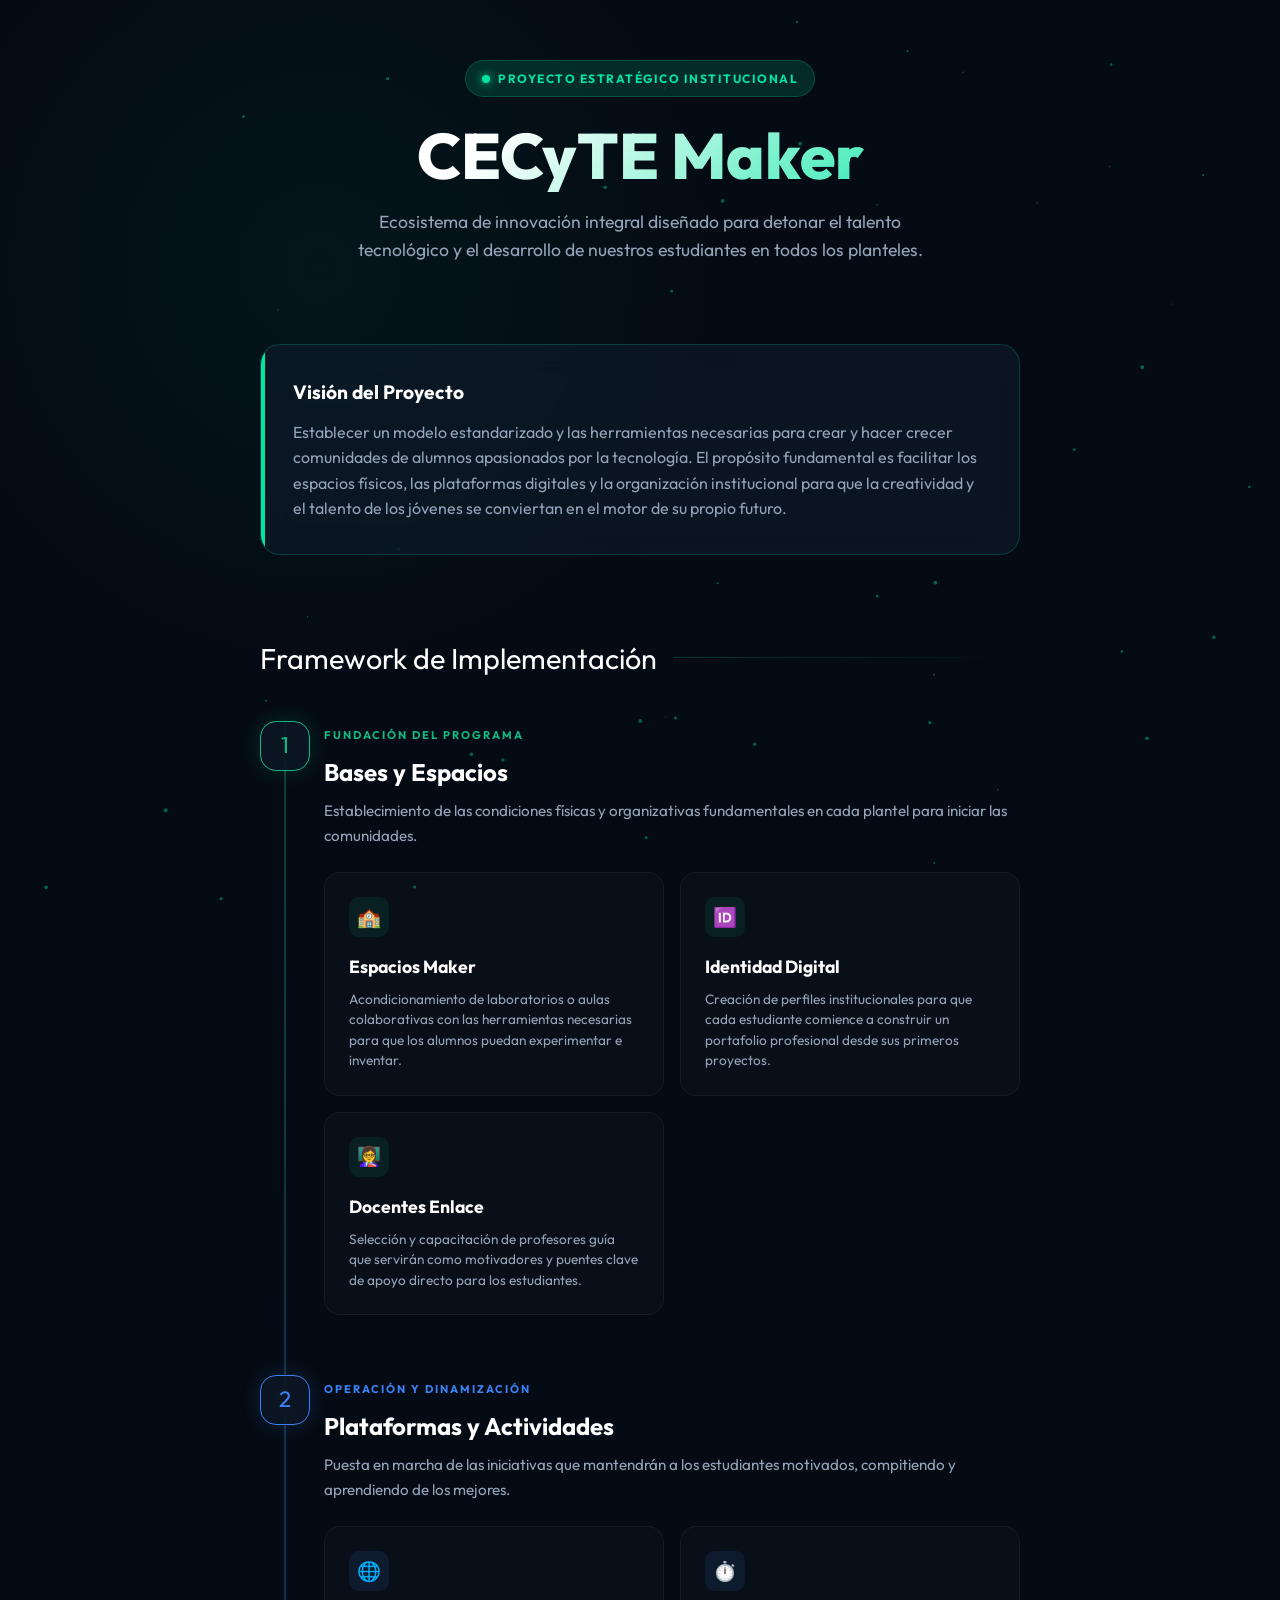
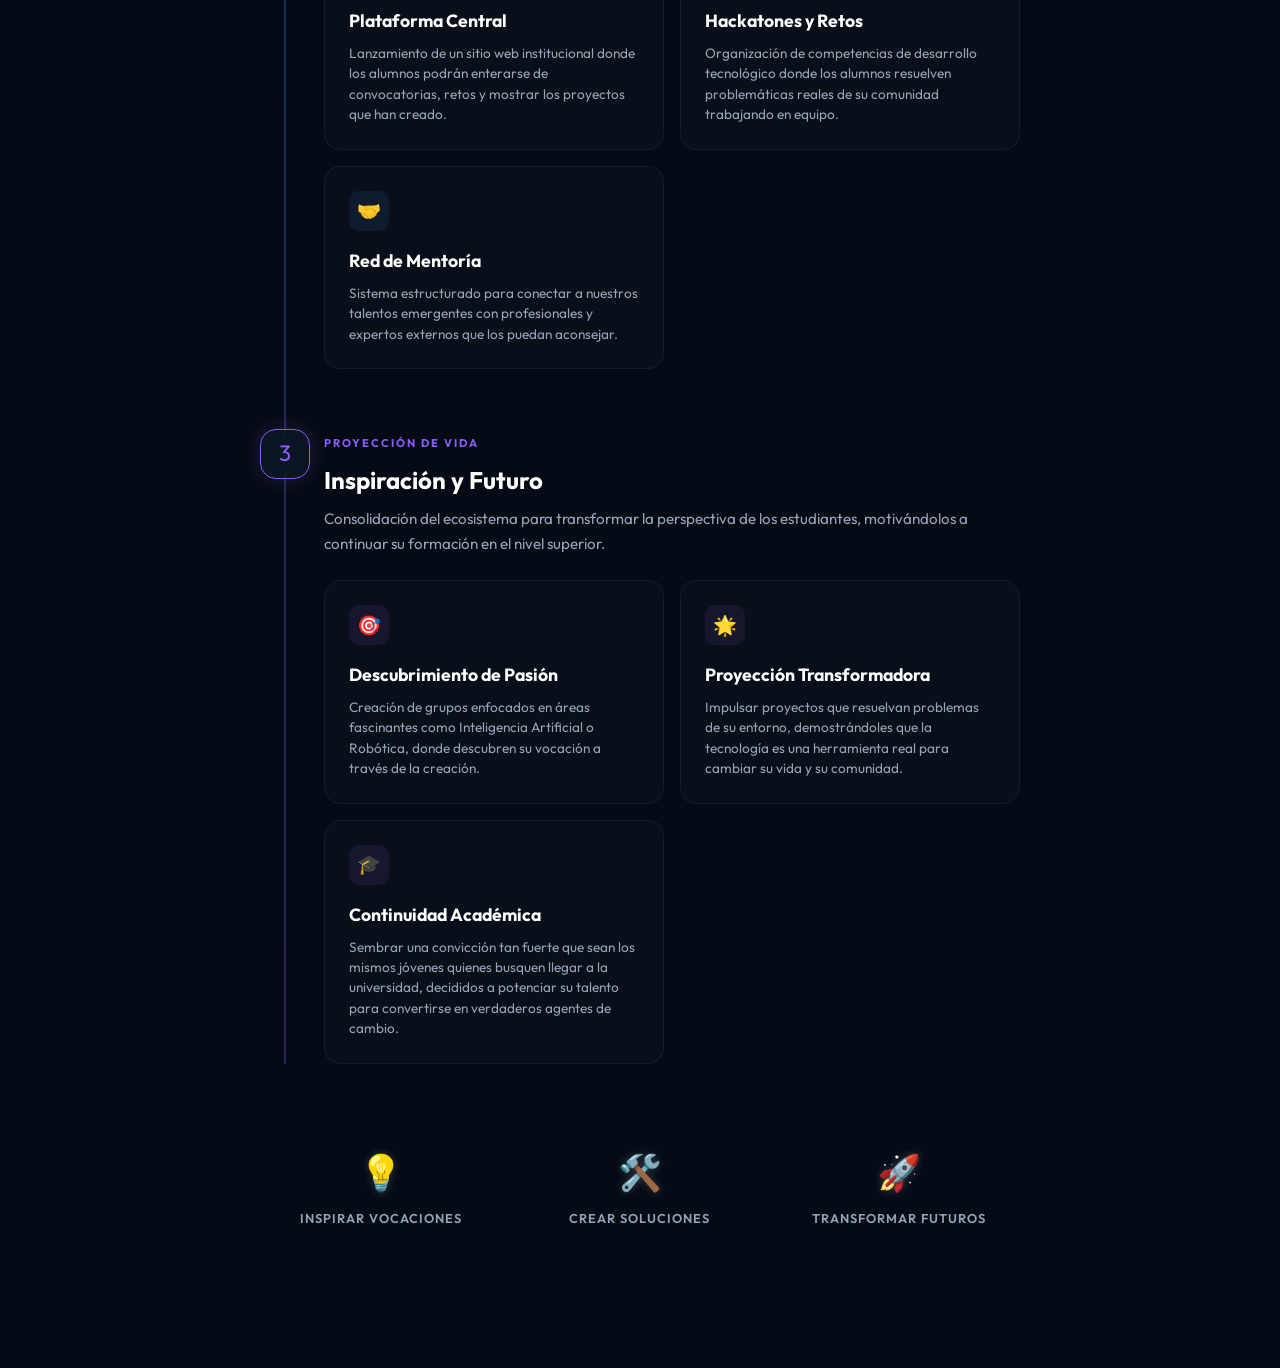
==== commit 0f15514a: "Actualización de requerimientos de plataforma y formato de index.html" ====
--- a/index.html
+++ b/index.html
@@ -1,5 +1,6 @@
 <!DOCTYPE html>
 <html lang="es">
+
 <head>
     <meta charset="UTF-8">
     <meta name="viewport" content="width=device-width, initial-scale=1.0, maximum-scale=1.0, user-scalable=no">
@@ -20,7 +21,12 @@
             --transition: all 0.4s cubic-bezier(0.16, 1, 0.3, 1);
         }
 
-        * { margin: 0; padding: 0; box-sizing: border-box; -webkit-tap-highlight-color: transparent; }
+        * {
+            margin: 0;
+            padding: 0;
+            box-sizing: border-box;
+            -webkit-tap-highlight-color: transparent;
+        }
 
         body {
             font-family: 'Outfit', sans-serif;
@@ -39,9 +45,11 @@
 
         .ambient-glow {
             position: fixed;
-            top: -20%; left: -10%;
-            width: 70vw; height: 70vw;
-            background: radial-gradient(circle, rgba(0,229,160,0.05) 0%, transparent 70%);
+            top: -20%;
+            left: -10%;
+            width: 70vw;
+            height: 70vw;
+            background: radial-gradient(circle, rgba(0, 229, 160, 0.05) 0%, transparent 70%);
             z-index: 0;
             pointer-events: none;
         }
@@ -60,14 +68,18 @@
             transform: translateY(30px);
             transition: var(--transition);
         }
+
         .reveal.active {
             opacity: 1;
             transform: translateY(0);
         }
 
         /* Header */
-        .header { text-align: center; margin-bottom: 80px; }
-        
+        .header {
+            text-align: center;
+            margin-bottom: 80px;
+        }
+
         .status-badge {
             display: inline-flex;
             align-items: center;
@@ -86,7 +98,8 @@
         }
 
         .pulse {
-            width: 8px; height: 8px;
+            width: 8px;
+            height: 8px;
             background: var(--primary);
             border-radius: 50%;
             box-shadow: 0 0 10px var(--primary);
@@ -94,9 +107,17 @@
         }
 
         @keyframes pulse-anim {
-            0% { box-shadow: 0 0 0 0 rgba(0, 229, 160, 0.4); }
-            70% { box-shadow: 0 0 0 10px rgba(0, 229, 160, 0); }
-            100% { box-shadow: 0 0 0 0 rgba(0, 229, 160, 0); }
+            0% {
+                box-shadow: 0 0 0 0 rgba(0, 229, 160, 0.4);
+            }
+
+            70% {
+                box-shadow: 0 0 0 10px rgba(0, 229, 160, 0);
+            }
+
+            100% {
+                box-shadow: 0 0 0 0 rgba(0, 229, 160, 0);
+            }
         }
 
         .header h1 {
@@ -137,11 +158,14 @@
             position: relative;
             overflow: hidden;
         }
-        
+
         .context-box::before {
             content: '';
             position: absolute;
-            top: 0; left: 0; width: 4px; height: 100%;
+            top: 0;
+            left: 0;
+            width: 4px;
+            height: 100%;
             background: var(--primary);
             border-radius: 4px 0 0 4px;
         }
@@ -166,6 +190,7 @@
             align-items: center;
             gap: 16px;
         }
+
         .framework-title::after {
             content: '';
             flex: 1;
@@ -176,10 +201,13 @@
         .timeline {
             position: relative;
         }
+
         .timeline::before {
             content: '';
             position: absolute;
-            left: 24px; top: 0; bottom: 0;
+            left: 24px;
+            top: 0;
+            bottom: 0;
             width: 2px;
             background: linear-gradient(to bottom, var(--phase1), var(--phase2), var(--phase3));
             opacity: 0.3;
@@ -193,8 +221,10 @@
 
         .phase-node {
             position: absolute;
-            left: 0; top: 0;
-            width: 50px; height: 50px;
+            left: 0;
+            top: 0;
+            width: 50px;
+            height: 50px;
             border-radius: 16px;
             background: var(--bg-surface);
             border: 1px solid;
@@ -206,11 +236,28 @@
             backdrop-filter: blur(10px);
         }
 
-        .phase-1 .phase-node { border-color: var(--phase1); color: var(--phase1); box-shadow: 0 0 20px rgba(16, 185, 129, 0.2); }
-        .phase-2 .phase-node { border-color: var(--phase2); color: var(--phase2); box-shadow: 0 0 20px rgba(59, 130, 246, 0.2); }
-        .phase-3 .phase-node { border-color: var(--phase3); color: var(--phase3); box-shadow: 0 0 20px rgba(139, 92, 246, 0.2); }
-
-        .phase-header { margin-bottom: 24px; }
+        .phase-1 .phase-node {
+            border-color: var(--phase1);
+            color: var(--phase1);
+            box-shadow: 0 0 20px rgba(16, 185, 129, 0.2);
+        }
+
+        .phase-2 .phase-node {
+            border-color: var(--phase2);
+            color: var(--phase2);
+            box-shadow: 0 0 20px rgba(59, 130, 246, 0.2);
+        }
+
+        .phase-3 .phase-node {
+            border-color: var(--phase3);
+            color: var(--phase3);
+            box-shadow: 0 0 20px rgba(139, 92, 246, 0.2);
+        }
+
+        .phase-header {
+            margin-bottom: 24px;
+        }
+
         .phase-tag {
             font-size: 0.7rem;
             text-transform: uppercase;
@@ -219,15 +266,25 @@
             margin-bottom: 8px;
             display: inline-block;
         }
-        .phase-1 .phase-tag { color: var(--phase1); }
-        .phase-2 .phase-tag { color: var(--phase2); }
-        .phase-3 .phase-tag { color: var(--phase3); }
+
+        .phase-1 .phase-tag {
+            color: var(--phase1);
+        }
+
+        .phase-2 .phase-tag {
+            color: var(--phase2);
+        }
+
+        .phase-3 .phase-tag {
+            color: var(--phase3);
+        }
 
         .phase-header h2 {
             font-size: 1.5rem;
             color: #fff;
             margin-bottom: 8px;
         }
+
         .phase-header p {
             color: var(--text-muted);
             font-size: 0.95rem;
@@ -241,7 +298,7 @@
 
         .action-card {
             background: rgba(255, 255, 255, 0.02);
-            border: 1px solid rgba(255,255,255,0.05);
+            border: 1px solid rgba(255, 255, 255, 0.05);
             border-radius: 16px;
             padding: 24px;
             transition: var(--transition);
@@ -253,32 +310,52 @@
         .action-card::before {
             content: '';
             position: absolute;
-            top: 0; left: 0; width: 100%; height: 100%;
-            background: radial-gradient(800px circle at var(--mouse-x) var(--mouse-y), rgba(255,255,255,0.06), transparent 40%);
+            top: 0;
+            left: 0;
+            width: 100%;
+            height: 100%;
+            background: radial-gradient(800px circle at var(--mouse-x) var(--mouse-y), rgba(255, 255, 255, 0.06), transparent 40%);
             opacity: 0;
             transition: opacity 0.3s;
             pointer-events: none;
         }
 
-        .action-card:hover::before, .action-card:active::before { opacity: 1; }
-        
+        .action-card:hover::before,
+        .action-card:active::before {
+            opacity: 1;
+        }
+
         .action-card:active {
             transform: scale(0.97);
             border-color: var(--border-glass);
         }
 
         .icon-box {
-            width: 40px; height: 40px;
+            width: 40px;
+            height: 40px;
             border-radius: 10px;
-            display: flex; align-items: center; justify-content: center;
+            display: flex;
+            align-items: center;
+            justify-content: center;
             font-size: 1.2rem;
             margin-bottom: 16px;
-            background: rgba(255,255,255,0.05);
-        }
-
-        .phase-1 .icon-box { color: var(--phase1); background: rgba(16, 185, 129, 0.1); }
-        .phase-2 .icon-box { color: var(--phase2); background: rgba(59, 130, 246, 0.1); }
-        .phase-3 .icon-box { color: var(--phase3); background: rgba(139, 92, 246, 0.1); }
+            background: rgba(255, 255, 255, 0.05);
+        }
+
+        .phase-1 .icon-box {
+            color: var(--phase1);
+            background: rgba(16, 185, 129, 0.1);
+        }
+
+        .phase-2 .icon-box {
+            color: var(--phase2);
+            background: rgba(59, 130, 246, 0.1);
+        }
+
+        .phase-3 .icon-box {
+            color: var(--phase3);
+            background: rgba(139, 92, 246, 0.1);
+        }
 
         .action-card h4 {
             color: #fff;
@@ -310,7 +387,7 @@
             font-weight: 800;
             color: #fff;
             margin-bottom: 8px;
-            text-shadow: 0 0 10px rgba(255,255,255,0.2);
+            text-shadow: 0 0 10px rgba(255, 255, 255, 0.2);
         }
 
         .metric-label {
@@ -322,205 +399,252 @@
         }
 
         @media (max-width: 600px) {
-            .container { padding: 40px 20px 100px; }
-            .timeline::before { left: 20px; }
-            .phase { padding-left: 56px; margin-bottom: 48px; }
-            .phase-node { width: 40px; height: 40px; font-size: 1.2rem; }
-            .action-grid { grid-template-columns: 1fr; }
-            .metrics-banner { grid-template-columns: 1fr; gap: 8px; }
-            .metric-item { background: var(--bg-surface); border-radius: 12px; border: 1px solid rgba(255,255,255,0.05); }
+            .container {
+                padding: 40px 20px 100px;
+            }
+
+            .timeline::before {
+                left: 20px;
+            }
+
+            .phase {
+                padding-left: 56px;
+                margin-bottom: 48px;
+            }
+
+            .phase-node {
+                width: 40px;
+                height: 40px;
+                font-size: 1.2rem;
+            }
+
+            .action-grid {
+                grid-template-columns: 1fr;
+            }
+
+            .metrics-banner {
+                grid-template-columns: 1fr;
+                gap: 8px;
+            }
+
+            .metric-item {
+                background: var(--bg-surface);
+                border-radius: 12px;
+                border: 1px solid rgba(255, 255, 255, 0.05);
+            }
         }
     </style>
 </head>
+
 <body>
 
-<div class="ambient-glow"></div>
-<canvas id="particles-canvas"></canvas>
-
-<div class="container">
-    
-    <header class="header reveal">
-        <div class="status-badge"><div class="pulse"></div> Proyecto Estratégico Institucional</div>
-        <h1>CECyTE Maker</h1>
-        <p>Ecosistema de innovación integral diseñado para detonar el talento tecnológico y el desarrollo de nuestros estudiantes en todos los planteles.</p>
-    </header>
-
-    <div class="glass-card context-box reveal">
-        <h3>Visión del Proyecto</h3>
-        <p>Establecer un modelo estandarizado y las herramientas necesarias para crear y hacer crecer comunidades de alumnos apasionados por la tecnología. El propósito fundamental es facilitar los espacios físicos, las plataformas digitales y la organización institucional para que la creatividad y el talento de los jóvenes se conviertan en el motor de su propio futuro.</p>
-    </div>
-
-    <div class="framework-title reveal">
-        <span>Framework de Implementación</span>
-    </div>
-
-    <div class="timeline">
-        
-        <!-- FASE 1 -->
-        <div class="phase phase-1 reveal">
-            <div class="phase-node">1</div>
-            <div class="phase-header">
-                <span class="phase-tag">Fundación del Programa</span>
-                <h2>Bases y Espacios</h2>
-                <p>Establecimiento de las condiciones físicas y organizativas fundamentales en cada plantel para iniciar las comunidades.</p>
+    <div class="ambient-glow"></div>
+    <canvas id="particles-canvas"></canvas>
+
+    <div class="container">
+
+        <header class="header reveal">
+            <div class="status-badge">
+                <div class="pulse"></div> Proyecto Estratégico Institucional
             </div>
-            <div class="action-grid">
-                <div class="action-card card-hover">
-                    <div class="icon-box">🏫</div>
-                    <h4>Espacios Maker</h4>
-                    <p>Acondicionamiento de laboratorios o aulas colaborativas con las herramientas necesarias para que los alumnos puedan experimentar e inventar.</p>
+            <h1>CECyTE Maker</h1>
+            <p>Ecosistema de innovación integral diseñado para detonar el talento tecnológico y el desarrollo de
+                nuestros estudiantes en todos los planteles.</p>
+        </header>
+
+        <div class="glass-card context-box reveal">
+            <h3>Visión del Proyecto</h3>
+            <p>Establecer un modelo estandarizado y las herramientas necesarias para crear y hacer crecer comunidades de
+                alumnos apasionados por la tecnología. El propósito fundamental es facilitar los espacios físicos, las
+                plataformas digitales y la organización institucional para que la creatividad y el talento de los
+                jóvenes se conviertan en el motor de su propio futuro.</p>
+        </div>
+
+        <div class="framework-title reveal">
+            <span>Framework de Implementación</span>
+        </div>
+
+        <div class="timeline">
+
+            <!-- FASE 1 -->
+            <div class="phase phase-1 reveal">
+                <div class="phase-node">1</div>
+                <div class="phase-header">
+                    <span class="phase-tag">Fundación del Programa</span>
+                    <h2>Bases y Espacios</h2>
+                    <p>Establecimiento de las condiciones físicas y organizativas fundamentales en cada plantel para
+                        iniciar las comunidades.</p>
                 </div>
-                <div class="action-card card-hover">
-                    <div class="icon-box">🆔</div>
-                    <h4>Identidad Digital</h4>
-                    <p>Creación de perfiles institucionales para que cada estudiante comience a construir un portafolio profesional desde sus primeros proyectos.</p>
-                </div>
-                <div class="action-card card-hover">
-                    <div class="icon-box">👩‍🏫</div>
-                    <h4>Docentes Enlace</h4>
-                    <p>Selección y capacitación de profesores guía que servirán como motivadores y puentes clave de apoyo directo para los estudiantes.</p>
+                <div class="action-grid">
+                    <div class="action-card card-hover">
+                        <div class="icon-box">🏫</div>
+                        <h4>Espacios Maker</h4>
+                        <p>Acondicionamiento de laboratorios o aulas colaborativas con las herramientas necesarias para
+                            que los alumnos puedan experimentar e inventar.</p>
+                    </div>
+                    <div class="action-card card-hover">
+                        <div class="icon-box">🆔</div>
+                        <h4>Identidad Digital</h4>
+                        <p>Creación de perfiles institucionales para que cada estudiante comience a construir un
+                            portafolio profesional desde sus primeros proyectos.</p>
+                    </div>
+                    <div class="action-card card-hover">
+                        <div class="icon-box">👩‍🏫</div>
+                        <h4>Docentes Enlace</h4>
+                        <p>Selección y capacitación de profesores guía que servirán como motivadores y puentes clave de
+                            apoyo directo para los estudiantes.</p>
+                    </div>
                 </div>
             </div>
-        </div>
-
-        <!-- FASE 2 -->
-        <div class="phase phase-2 reveal">
-            <div class="phase-node">2</div>
-            <div class="phase-header">
-                <span class="phase-tag">Operación y Dinamización</span>
-                <h2>Plataformas y Actividades</h2>
-                <p>Puesta en marcha de las iniciativas que mantendrán a los estudiantes motivados, compitiendo y aprendiendo de los mejores.</p>
-            </div>
-            <div class="action-grid">
-                <div class="action-card card-hover">
-                    <div class="icon-box">🌐</div>
-                    <h4>Plataforma Central</h4>
-                    <p>Lanzamiento de un sitio web institucional donde los alumnos podrán enterarse de convocatorias, retos y mostrar los proyectos que han creado.</p>
+
+            <!-- FASE 2 -->
+            <div class="phase phase-2 reveal">
+                <div class="phase-node">2</div>
+                <div class="phase-header">
+                    <span class="phase-tag">Operación y Dinamización</span>
+                    <h2>Plataformas y Actividades</h2>
+                    <p>Puesta en marcha de las iniciativas que mantendrán a los estudiantes motivados, compitiendo y
+                        aprendiendo de los mejores.</p>
                 </div>
-                <div class="action-card card-hover">
-                    <div class="icon-box">⏱️</div>
-                    <h4>Hackatones y Retos</h4>
-                    <p>Organización de competencias de desarrollo tecnológico donde los alumnos resuelven problemáticas reales de su comunidad trabajando en equipo.</p>
-                </div>
-                <div class="action-card card-hover">
-                    <div class="icon-box">🤝</div>
-                    <h4>Red de Mentoría</h4>
-                    <p>Sistema estructurado para conectar a nuestros talentos emergentes con profesionales y expertos externos que los puedan aconsejar.</p>
+                <div class="action-grid">
+                    <div class="action-card card-hover">
+                        <div class="icon-box">🌐</div>
+                        <h4>Plataforma Central</h4>
+                        <p>Lanzamiento de un sitio web institucional donde los alumnos podrán enterarse de
+                            convocatorias, retos y mostrar los proyectos que han creado.</p>
+                    </div>
+                    <div class="action-card card-hover">
+                        <div class="icon-box">⏱️</div>
+                        <h4>Hackatones y Retos</h4>
+                        <p>Organización de competencias de desarrollo tecnológico donde los alumnos resuelven
+                            problemáticas reales de su comunidad trabajando en equipo.</p>
+                    </div>
+                    <div class="action-card card-hover">
+                        <div class="icon-box">🤝</div>
+                        <h4>Red de Mentoría</h4>
+                        <p>Sistema estructurado para conectar a nuestros talentos emergentes con profesionales y
+                            expertos externos que los puedan aconsejar.</p>
+                    </div>
                 </div>
             </div>
-        </div>
-
-        <!-- FASE 3 -->
-        <div class="phase phase-3 reveal">
-            <div class="phase-node">3</div>
-            <div class="phase-header">
-                <span class="phase-tag">Proyección de Vida</span>
-                <h2>Inspiración y Futuro</h2>
-                <p>Consolidación del ecosistema para transformar la perspectiva de los estudiantes, motivándolos a continuar su formación en el nivel superior.</p>
-            </div>
-            <div class="action-grid">
-                <div class="action-card card-hover">
-                    <div class="icon-box">🎯</div>
-                    <h4>Descubrimiento de Pasión</h4>
-                    <p>Creación de grupos enfocados en áreas fascinantes como Inteligencia Artificial o Robótica, donde descubren su vocación a través de la creación.</p>
+
+            <!-- FASE 3 -->
+            <div class="phase phase-3 reveal">
+                <div class="phase-node">3</div>
+                <div class="phase-header">
+                    <span class="phase-tag">Proyección de Vida</span>
+                    <h2>Inspiración y Futuro</h2>
+                    <p>Consolidación del ecosistema para transformar la perspectiva de los estudiantes, motivándolos a
+                        continuar su formación en el nivel superior.</p>
                 </div>
-                <div class="action-card card-hover">
-                    <div class="icon-box">🌟</div>
-                    <h4>Proyección Transformadora</h4>
-                    <p>Impulsar proyectos que resuelvan problemas de su entorno, demostrándoles que la tecnología es una herramienta real para cambiar su vida y su comunidad.</p>
-                </div>
-                <div class="action-card card-hover">
-                    <div class="icon-box">🎓</div>
-                    <h4>Continuidad Académica</h4>
-                    <p>Sembrar una convicción tan fuerte que sean los mismos jóvenes quienes busquen llegar a la universidad, decididos a potenciar su talento para convertirse en verdaderos agentes de cambio.</p>
+                <div class="action-grid">
+                    <div class="action-card card-hover">
+                        <div class="icon-box">🎯</div>
+                        <h4>Descubrimiento de Pasión</h4>
+                        <p>Creación de grupos enfocados en áreas fascinantes como Inteligencia Artificial o Robótica,
+                            donde descubren su vocación a través de la creación.</p>
+                    </div>
+                    <div class="action-card card-hover">
+                        <div class="icon-box">🌟</div>
+                        <h4>Proyección Transformadora</h4>
+                        <p>Impulsar proyectos que resuelvan problemas de su entorno, demostrándoles que la tecnología es
+                            una herramienta real para cambiar su vida y su comunidad.</p>
+                    </div>
+                    <div class="action-card card-hover">
+                        <div class="icon-box">🎓</div>
+                        <h4>Continuidad Académica</h4>
+                        <p>Sembrar una convicción tan fuerte que sean los mismos jóvenes quienes busquen llegar a la
+                            universidad, decididos a potenciar su talento para convertirse en verdaderos agentes de
+                            cambio.</p>
+                    </div>
                 </div>
             </div>
+
         </div>
 
+        <!-- Impact Pillars Section -->
+        <div class="metrics-banner reveal">
+            <div class="metric-item">
+                <div class="metric-val">💡</div>
+                <div class="metric-label">Inspirar Vocaciones</div>
+            </div>
+            <div class="metric-item">
+                <div class="metric-val">🛠️</div>
+                <div class="metric-label">Crear Soluciones</div>
+            </div>
+            <div class="metric-item">
+                <div class="metric-val">🚀</div>
+                <div class="metric-label">Transformar Futuros</div>
+            </div>
+        </div>
+
     </div>
 
-    <!-- Impact Pillars Section -->
-    <div class="metrics-banner reveal">
-        <div class="metric-item">
-            <div class="metric-val">💡</div>
-            <div class="metric-label">Inspirar Vocaciones</div>
-        </div>
-        <div class="metric-item">
-            <div class="metric-val">🛠️</div>
-            <div class="metric-label">Crear Soluciones</div>
-        </div>
-        <div class="metric-item">
-            <div class="metric-val">🚀</div>
-            <div class="metric-label">Transformar Futuros</div>
-        </div>
-    </div>
-
-</div>
-
-<script>
-// --- Particle System ---
-const canvas = document.getElementById('particles-canvas');
-const ctx = canvas.getContext('2d');
-let W, H, particles;
-const PARTICLE_COUNT = 50;
-
-function resize() {
-    W = canvas.width = window.innerWidth;
-    H = canvas.height = window.innerHeight;
-}
-
-function initParticles() {
-    resize();
-    particles = Array.from({ length: PARTICLE_COUNT }, () => ({
-        x: Math.random() * W, y: Math.random() * H,
-        vx: (Math.random() - 0.5) * 0.5, vy: (Math.random() - 0.5) * 0.5,
-        r: Math.random() * 1.5 + 0.5,
-        alpha: Math.random() * 0.5 + 0.1
-    }));
-}
-
-function drawParticles() {
-    ctx.clearRect(0, 0, W, H);
-    ctx.fillStyle = `rgba(0, 229, 160, 0.4)`;
-    particles.forEach(p => {
-        p.x += p.vx; p.y += p.vy;
-        if (p.x < 0) p.x = W; if (p.x > W) p.x = 0;
-        if (p.y < 0) p.y = H; if (p.y > H) p.y = 0;
-        
-        ctx.beginPath();
-        ctx.arc(p.x, p.y, p.r, 0, Math.PI * 2);
-        ctx.fill();
-    });
-    requestAnimationFrame(drawParticles);
-}
-window.addEventListener('resize', resize);
-initParticles();
-drawParticles();
-
-// --- Intersection Observer for Scroll Animations ---
-const revealElements = document.querySelectorAll('.reveal');
-const revealOptions = { threshold: 0.1, rootMargin: "0px 0px -50px 0px" };
-
-const revealObserver = new IntersectionObserver((entries, observer) => {
-    entries.forEach(entry => {
-        if (!entry.isIntersecting) return;
-        entry.target.classList.add('active');
-        observer.unobserve(entry.target);
-    });
-}, revealOptions);
-
-revealElements.forEach(el => revealObserver.observe(el));
-
-// --- Hover Glow Effect on Cards (for desktop mostly, but adds flair) ---
-const cards = document.querySelectorAll('.card-hover');
-cards.forEach(card => {
-    card.addEventListener('mousemove', e => {
-        const rect = card.getBoundingClientRect();
-        card.style.setProperty('--mouse-x', `${e.clientX - rect.left}px`);
-        card.style.setProperty('--mouse-y', `${e.clientY - rect.top}px`);
-    });
-});
-</script>
+    <script>
+        // --- Particle System ---
+        const canvas = document.getElementById('particles-canvas');
+        const ctx = canvas.getContext('2d');
+        let W, H, particles;
+        const PARTICLE_COUNT = 50;
+
+        function resize() {
+            W = canvas.width = window.innerWidth;
+            H = canvas.height = window.innerHeight;
+        }
+
+        function initParticles() {
+            resize();
+            particles = Array.from({ length: PARTICLE_COUNT }, () => ({
+                x: Math.random() * W, y: Math.random() * H,
+                vx: (Math.random() - 0.5) * 0.5, vy: (Math.random() - 0.5) * 0.5,
+                r: Math.random() * 1.5 + 0.5,
+                alpha: Math.random() * 0.5 + 0.1
+            }));
+        }
+
+        function drawParticles() {
+            ctx.clearRect(0, 0, W, H);
+            ctx.fillStyle = `rgba(0, 229, 160, 0.4)`;
+            particles.forEach(p => {
+                p.x += p.vx; p.y += p.vy;
+                if (p.x < 0) p.x = W; if (p.x > W) p.x = 0;
+                if (p.y < 0) p.y = H; if (p.y > H) p.y = 0;
+
+                ctx.beginPath();
+                ctx.arc(p.x, p.y, p.r, 0, Math.PI * 2);
+                ctx.fill();
+            });
+            requestAnimationFrame(drawParticles);
+        }
+        window.addEventListener('resize', resize);
+        initParticles();
+        drawParticles();
+
+        // --- Intersection Observer for Scroll Animations ---
+        const revealElements = document.querySelectorAll('.reveal');
+        const revealOptions = { threshold: 0.1, rootMargin: "0px 0px -50px 0px" };
+
+        const revealObserver = new IntersectionObserver((entries, observer) => {
+            entries.forEach(entry => {
+                if (!entry.isIntersecting) return;
+                entry.target.classList.add('active');
+                observer.unobserve(entry.target);
+            });
+        }, revealOptions);
+
+        revealElements.forEach(el => revealObserver.observe(el));
+
+        // --- Hover Glow Effect on Cards (for desktop mostly, but adds flair) ---
+        const cards = document.querySelectorAll('.card-hover');
+        cards.forEach(card => {
+            card.addEventListener('mousemove', e => {
+                const rect = card.getBoundingClientRect();
+                card.style.setProperty('--mouse-x', `${e.clientX - rect.left}px`);
+                card.style.setProperty('--mouse-y', `${e.clientY - rect.top}px`);
+            });
+        });
+    </script>
 
 </body>
+
 </html>
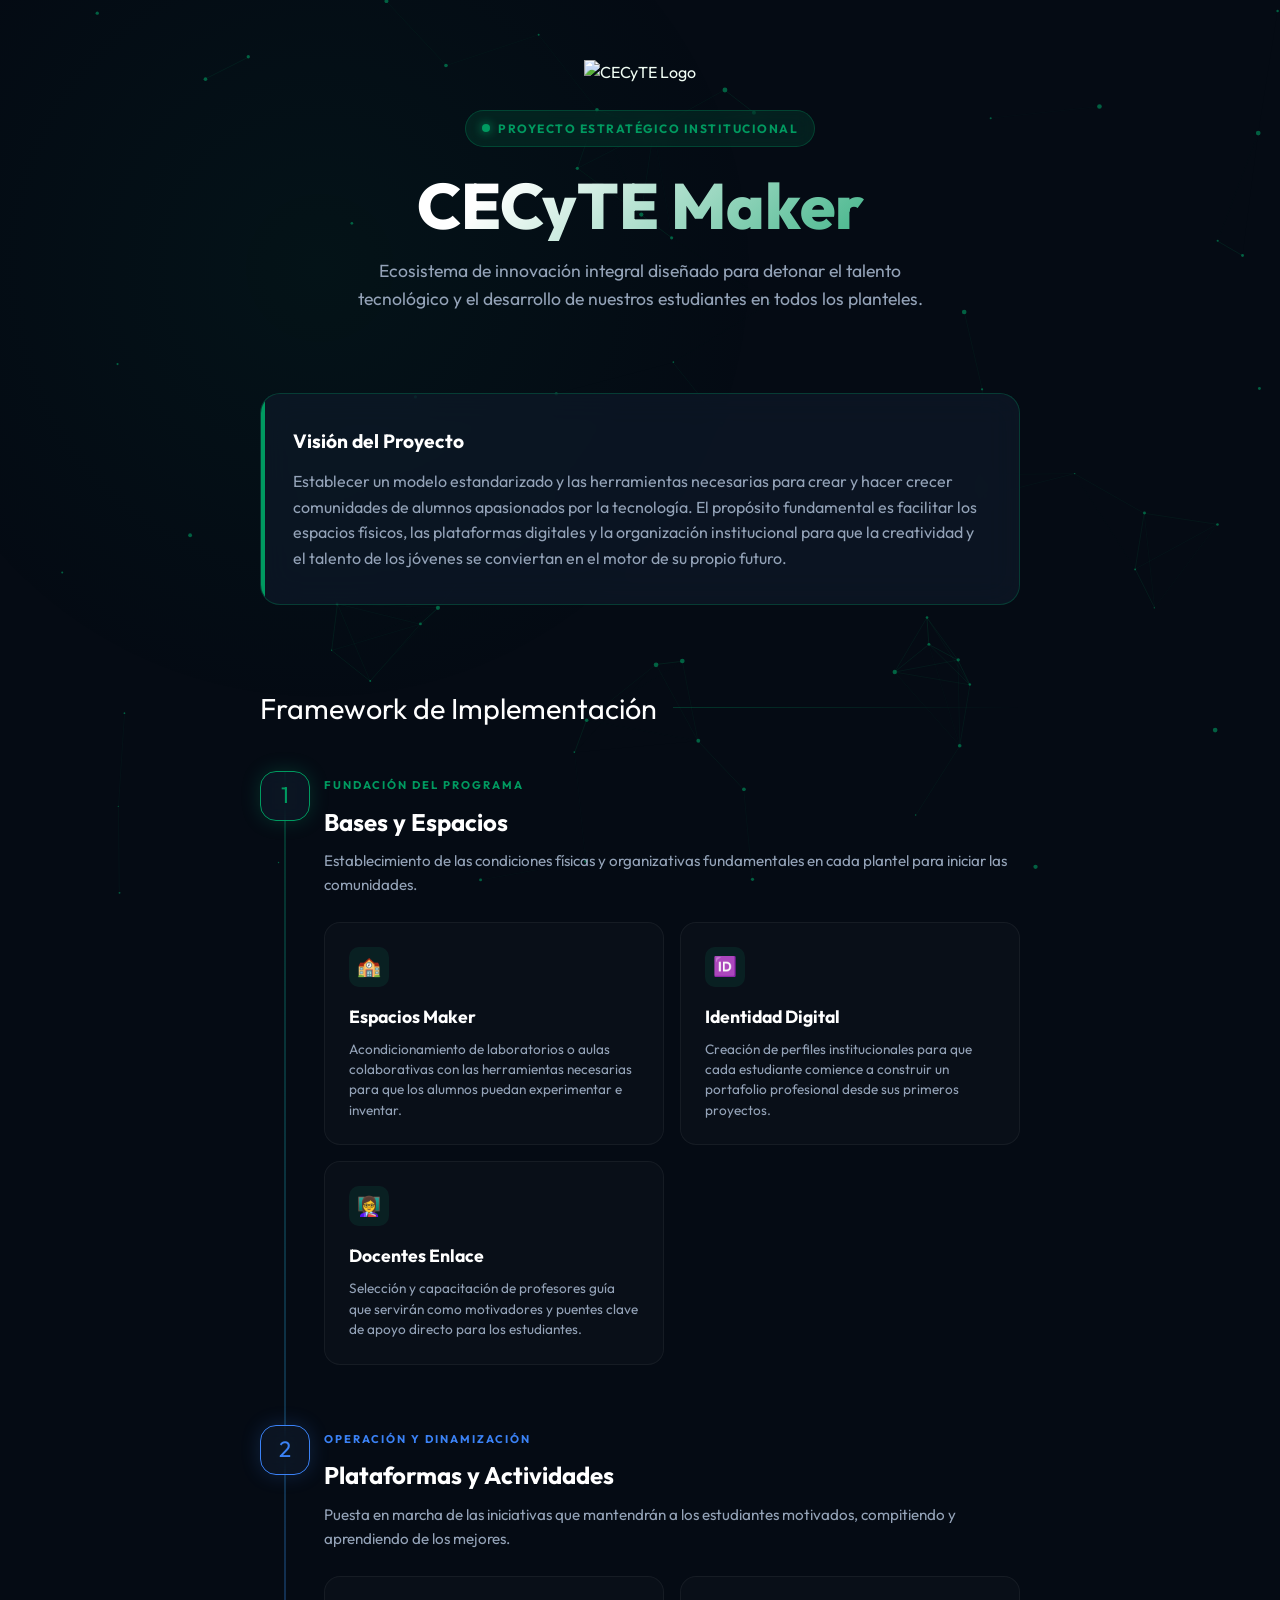
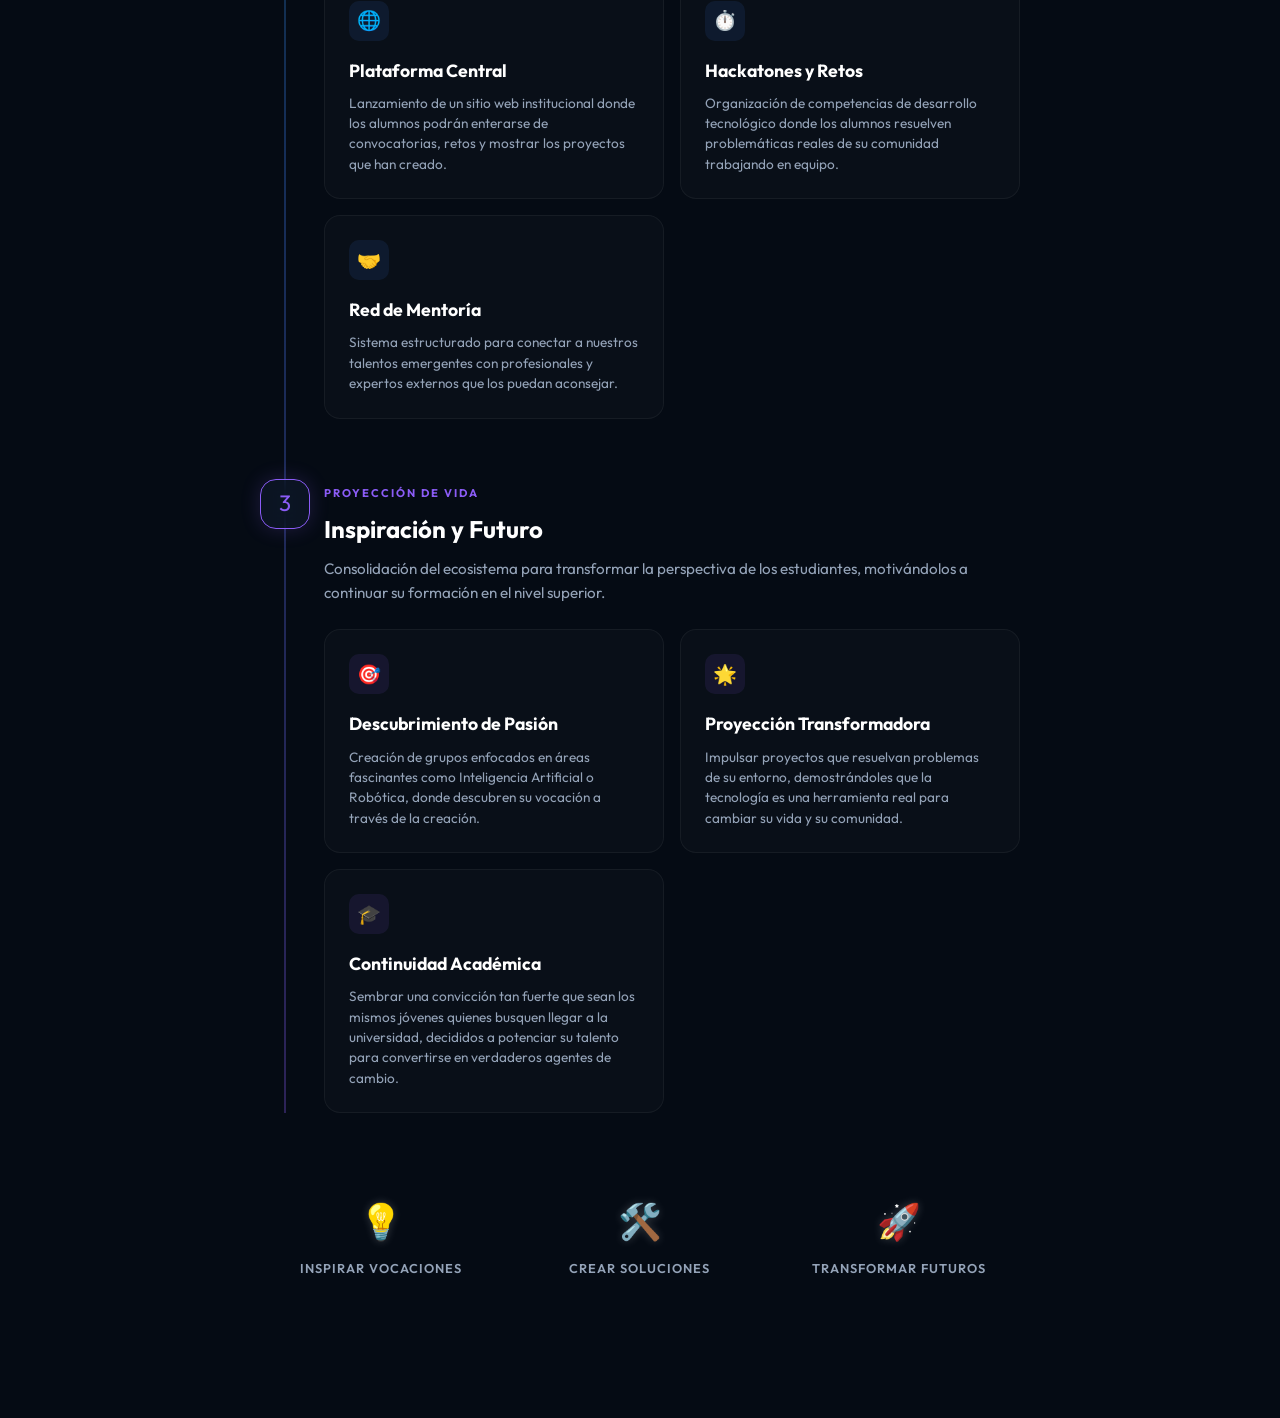
==== commit 5b285176: "Añadir logo institucional y ajustar paleta de colores verdes CECyTE" ====
--- a/index.html
+++ b/index.html
@@ -8,14 +8,14 @@
     <link href="https://fonts.googleapis.com/css2?family=Outfit:wght@300;400;600;700;800&display=swap" rel="stylesheet">
     <style>
         :root {
-            --primary: #00e5a0;
-            --primary-dim: rgba(0, 229, 160, 0.15);
+            --primary: #009A60; /* Verde institucional CECyTE */
+            --primary-dim: rgba(0, 154, 96, 0.15);
             --bg-base: #050b14;
             --bg-surface: rgba(16, 28, 44, 0.6);
-            --border-glass: rgba(0, 229, 160, 0.2);
+            --border-glass: rgba(0, 154, 96, 0.3);
             --text-main: #f0fdf4;
             --text-muted: #94a3b8;
-            --phase1: #10b981;
+            --phase1: #009A60;
             --phase2: #3b82f6;
             --phase3: #8b5cf6;
             --transition: all 0.4s cubic-bezier(0.16, 1, 0.3, 1);
@@ -49,7 +49,7 @@
             left: -10%;
             width: 70vw;
             height: 70vw;
-            background: radial-gradient(circle, rgba(0, 229, 160, 0.05) 0%, transparent 70%);
+            background: radial-gradient(circle, rgba(0, 154, 96, 0.06) 0%, transparent 70%);
             z-index: 0;
             pointer-events: none;
         }
@@ -108,15 +108,15 @@
 
         @keyframes pulse-anim {
             0% {
-                box-shadow: 0 0 0 0 rgba(0, 229, 160, 0.4);
+                box-shadow: 0 0 0 0 rgba(0, 154, 96, 0.4);
             }
 
             70% {
-                box-shadow: 0 0 0 10px rgba(0, 229, 160, 0);
+                box-shadow: 0 0 0 10px rgba(0, 154, 96, 0);
             }
 
             100% {
-                box-shadow: 0 0 0 0 rgba(0, 229, 160, 0);
+                box-shadow: 0 0 0 0 rgba(0, 154, 96, 0);
             }
         }
 
@@ -444,6 +444,8 @@
     <div class="container">
 
         <header class="header reveal">
+            <img src="./CECyTE Logo.png" alt="CECyTE Logo" style="max-height: 80px; margin-bottom: 24px;">
+            <br>
             <div class="status-badge">
                 <div class="pulse"></div> Proyecto Estratégico Institucional
             </div>
@@ -581,11 +583,11 @@
     </div>
 
     <script>
-        // --- Particle System ---
+        // --- Constellation Particle System ---
         const canvas = document.getElementById('particles-canvas');
         const ctx = canvas.getContext('2d');
         let W, H, particles;
-        const PARTICLE_COUNT = 50;
+        const PARTICLE_COUNT = 70; // Increased for better network effect
 
         function resize() {
             W = canvas.width = window.innerWidth;
@@ -596,24 +598,48 @@
             resize();
             particles = Array.from({ length: PARTICLE_COUNT }, () => ({
                 x: Math.random() * W, y: Math.random() * H,
-                vx: (Math.random() - 0.5) * 0.5, vy: (Math.random() - 0.5) * 0.5,
-                r: Math.random() * 1.5 + 0.5,
-                alpha: Math.random() * 0.5 + 0.1
+                vx: (Math.random() - 0.5) * 0.8, vy: (Math.random() - 0.5) * 0.8,
+                r: Math.random() * 2 + 0.5
             }));
         }
 
         function drawParticles() {
             ctx.clearRect(0, 0, W, H);
-            ctx.fillStyle = `rgba(0, 229, 160, 0.4)`;
+            
+            // Draw lines between nearby particles
+            ctx.lineWidth = 0.6;
+            for (let i = 0; i < particles.length; i++) {
+                for (let j = i + 1; j < particles.length; j++) {
+                    const dx = particles[i].x - particles[j].x;
+                    const dy = particles[i].y - particles[j].y;
+                    const dist = Math.sqrt(dx * dx + dy * dy);
+
+                    if (dist < 130) {
+                        // Opacity decreases as distance increases
+                        const opacity = 0.3 - (dist / 130) * 0.3;
+                        ctx.strokeStyle = `rgba(0, 154, 96, ${opacity})`;
+                        ctx.beginPath();
+                        ctx.moveTo(particles[i].x, particles[i].y);
+                        ctx.lineTo(particles[j].x, particles[j].y);
+                        ctx.stroke();
+                    }
+                }
+            }
+
+            // Move and draw particles
+            ctx.fillStyle = `rgba(0, 154, 96, 0.6)`;
             particles.forEach(p => {
                 p.x += p.vx; p.y += p.vy;
-                if (p.x < 0) p.x = W; if (p.x > W) p.x = 0;
-                if (p.y < 0) p.y = H; if (p.y > H) p.y = 0;
+                
+                // Bounce off edges smoothly instead of teleporting
+                if (p.x < 0 || p.x > W) p.vx *= -1;
+                if (p.y < 0 || p.y > H) p.vy *= -1;
 
                 ctx.beginPath();
                 ctx.arc(p.x, p.y, p.r, 0, Math.PI * 2);
                 ctx.fill();
             });
+
             requestAnimationFrame(drawParticles);
         }
         window.addEventListener('resize', resize);
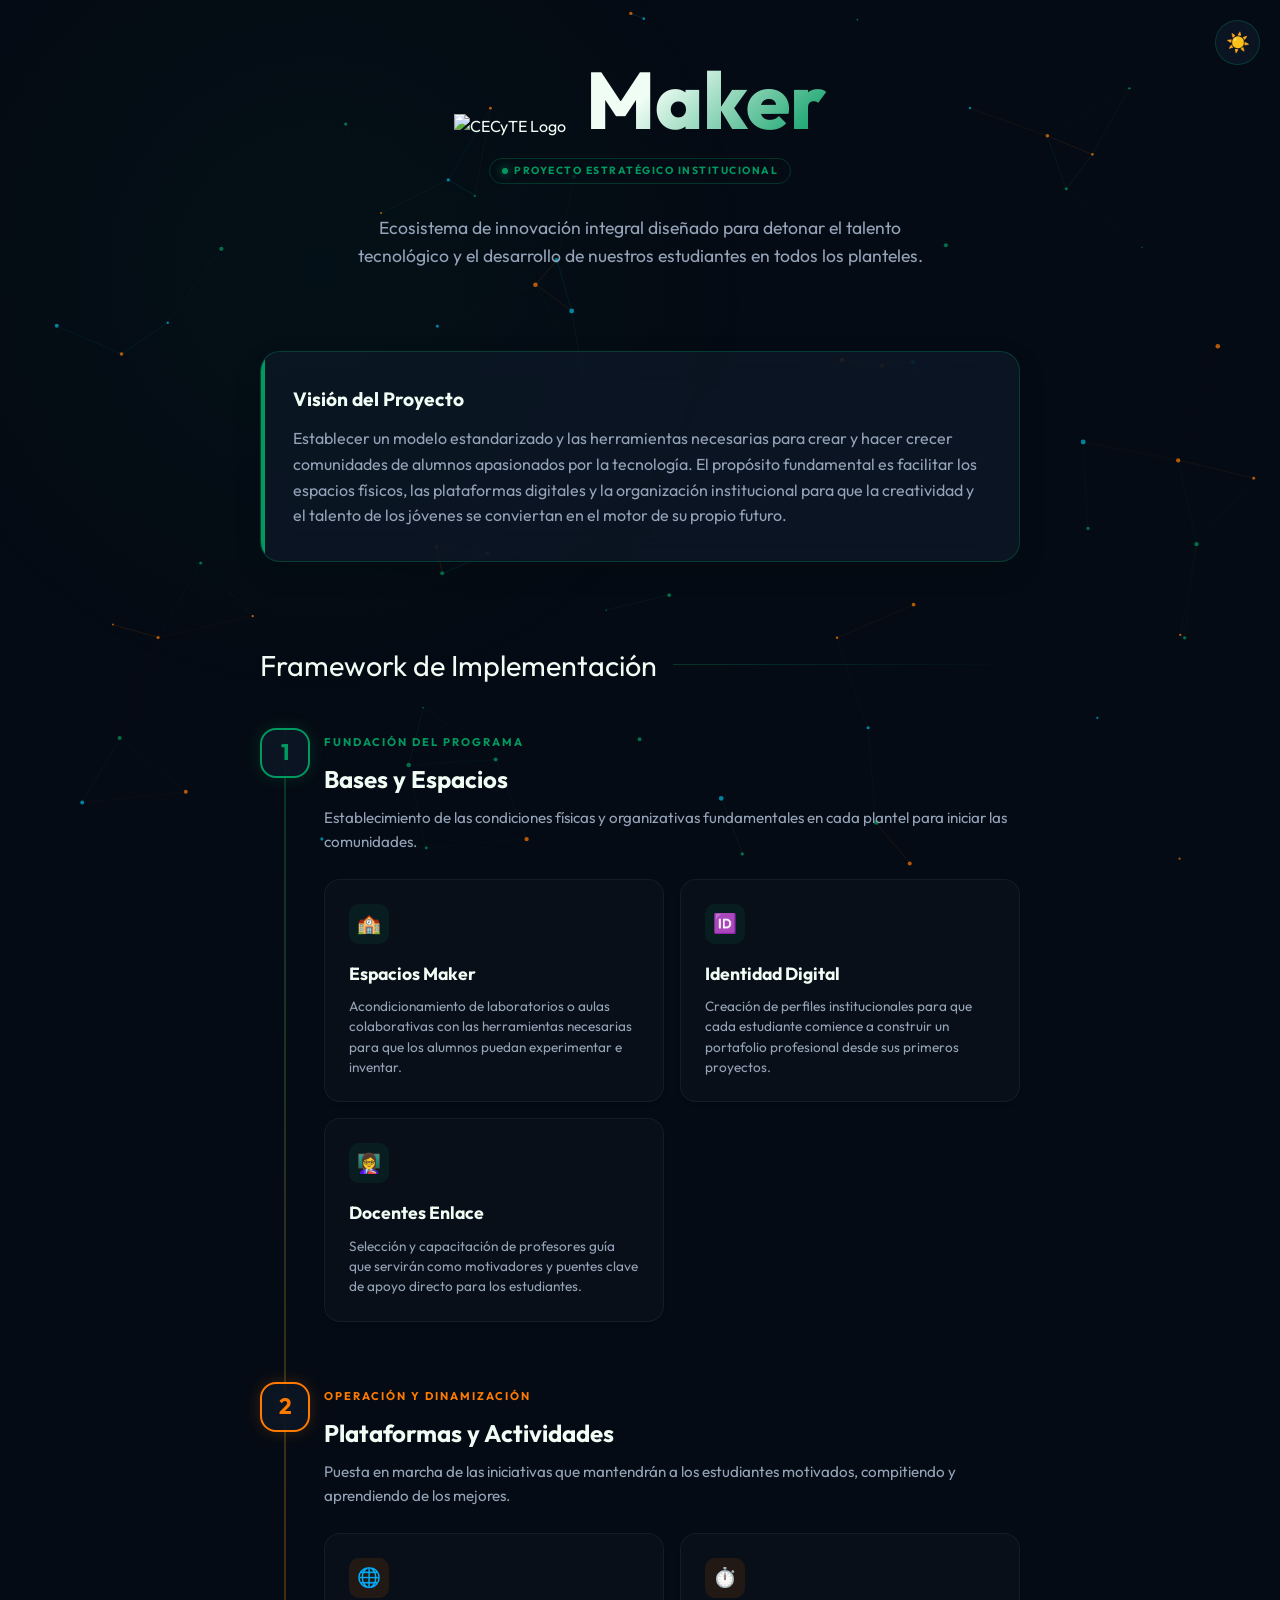
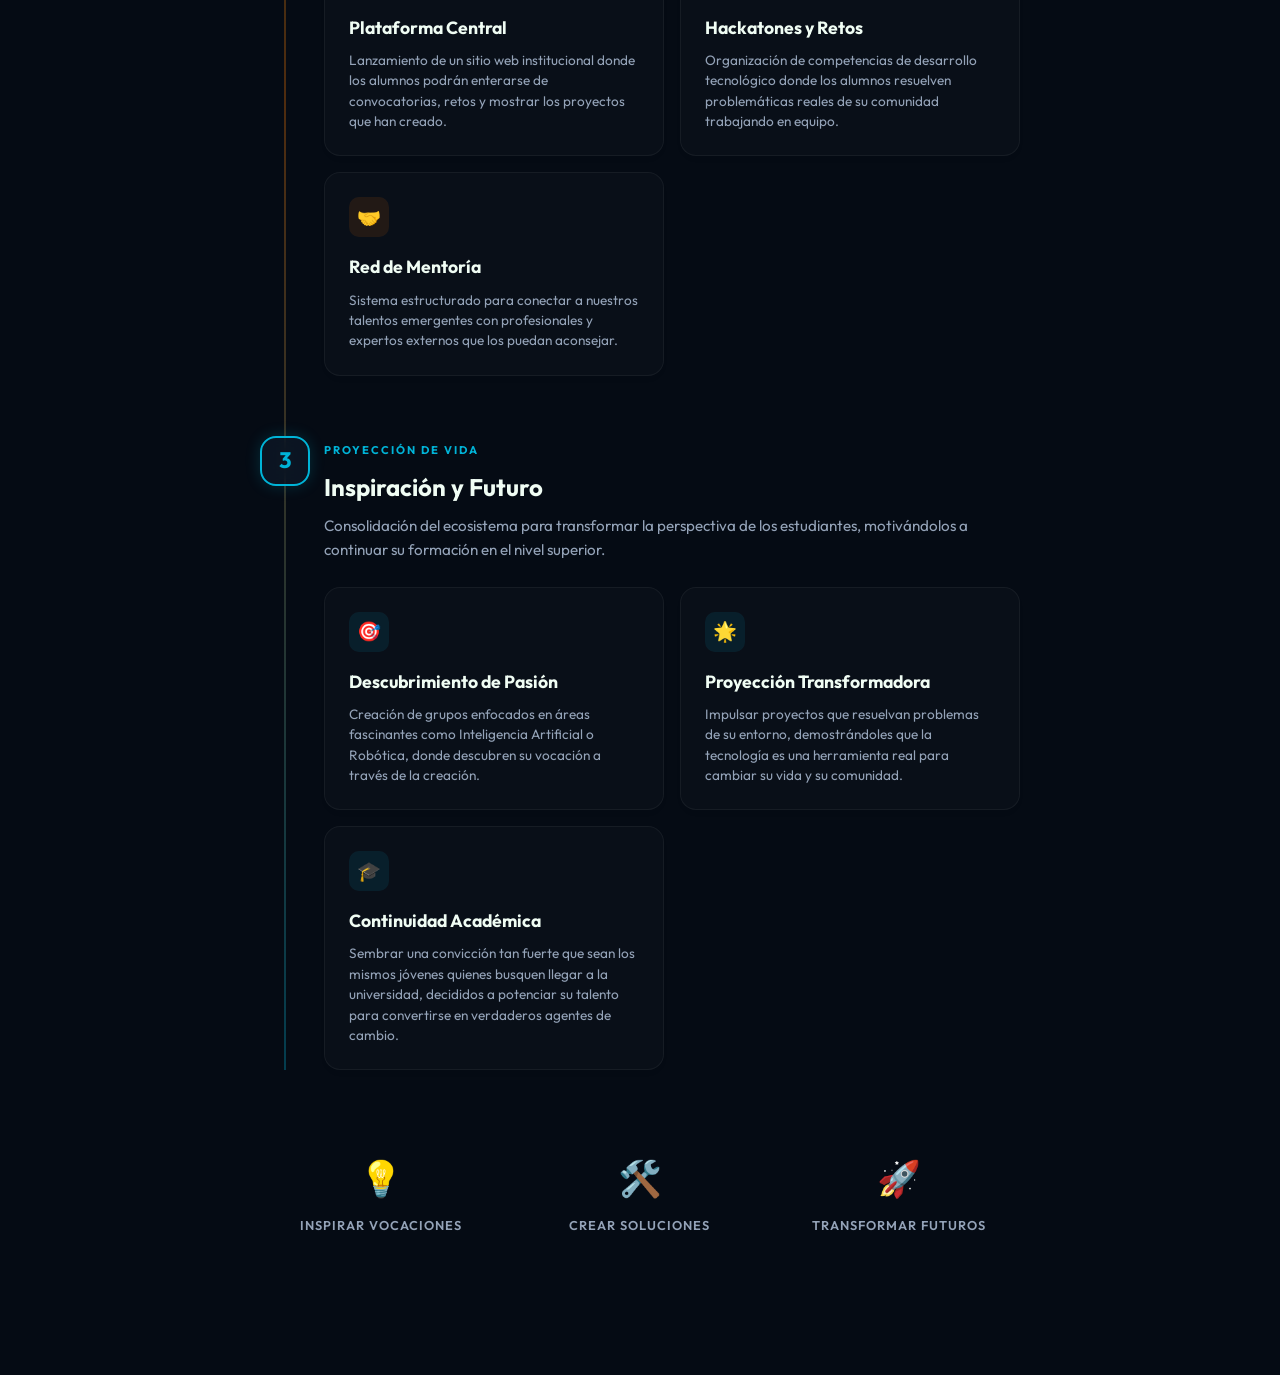
==== commit 496544e6: "Refactor UI: Separación CSS/JS, tema Light/Dark, logo integrado y colores actualizados" ====
--- a/index.html
+++ b/index.html
@@ -6,437 +6,13 @@
     <meta name="viewport" content="width=device-width, initial-scale=1.0, maximum-scale=1.0, user-scalable=no">
     <title>Ecosistema de Innovación · CECyTE Maker</title>
     <link href="https://fonts.googleapis.com/css2?family=Outfit:wght@300;400;600;700;800&display=swap" rel="stylesheet">
-    <style>
-        :root {
-            --primary: #009A60; /* Verde institucional CECyTE */
-            --primary-dim: rgba(0, 154, 96, 0.15);
-            --bg-base: #050b14;
-            --bg-surface: rgba(16, 28, 44, 0.6);
-            --border-glass: rgba(0, 154, 96, 0.3);
-            --text-main: #f0fdf4;
-            --text-muted: #94a3b8;
-            --phase1: #009A60;
-            --phase2: #3b82f6;
-            --phase3: #8b5cf6;
-            --transition: all 0.4s cubic-bezier(0.16, 1, 0.3, 1);
-        }
-
-        * {
-            margin: 0;
-            padding: 0;
-            box-sizing: border-box;
-            -webkit-tap-highlight-color: transparent;
-        }
-
-        body {
-            font-family: 'Outfit', sans-serif;
-            background: var(--bg-base);
-            color: var(--text-main);
-            overflow-x: hidden;
-            line-height: 1.6;
-        }
-
-        #particles-canvas {
-            position: fixed;
-            inset: 0;
-            z-index: 0;
-            pointer-events: none;
-        }
-
-        .ambient-glow {
-            position: fixed;
-            top: -20%;
-            left: -10%;
-            width: 70vw;
-            height: 70vw;
-            background: radial-gradient(circle, rgba(0, 154, 96, 0.06) 0%, transparent 70%);
-            z-index: 0;
-            pointer-events: none;
-        }
-
-        .container {
-            position: relative;
-            z-index: 1;
-            max-width: 800px;
-            margin: 0 auto;
-            padding: 60px 20px 120px;
-        }
-
-        /* Animations */
-        .reveal {
-            opacity: 0;
-            transform: translateY(30px);
-            transition: var(--transition);
-        }
-
-        .reveal.active {
-            opacity: 1;
-            transform: translateY(0);
-        }
-
-        /* Header */
-        .header {
-            text-align: center;
-            margin-bottom: 80px;
-        }
-
-        .status-badge {
-            display: inline-flex;
-            align-items: center;
-            gap: 8px;
-            background: var(--primary-dim);
-            border: 1px solid var(--border-glass);
-            color: var(--primary);
-            padding: 8px 16px;
-            border-radius: 30px;
-            font-size: 0.75rem;
-            font-weight: 700;
-            letter-spacing: 1.5px;
-            text-transform: uppercase;
-            backdrop-filter: blur(10px);
-            margin-bottom: 24px;
-        }
-
-        .pulse {
-            width: 8px;
-            height: 8px;
-            background: var(--primary);
-            border-radius: 50%;
-            box-shadow: 0 0 10px var(--primary);
-            animation: pulse-anim 2s infinite;
-        }
-
-        @keyframes pulse-anim {
-            0% {
-                box-shadow: 0 0 0 0 rgba(0, 154, 96, 0.4);
-            }
-
-            70% {
-                box-shadow: 0 0 0 10px rgba(0, 154, 96, 0);
-            }
-
-            100% {
-                box-shadow: 0 0 0 0 rgba(0, 154, 96, 0);
-            }
-        }
-
-        .header h1 {
-            font-size: clamp(2.5rem, 8vw, 4rem);
-            font-weight: 800;
-            line-height: 1.1;
-            background: linear-gradient(135deg, #fff 30%, var(--primary));
-            -webkit-background-clip: text;
-            -webkit-text-fill-color: transparent;
-            margin-bottom: 16px;
-        }
-
-        .header p {
-            color: var(--text-muted);
-            font-size: 1.1rem;
-            max-width: 600px;
-            margin: 0 auto;
-        }
-
-        /* Glass Card Base */
-        .glass-card {
-            background: var(--bg-surface);
-            border: 1px solid var(--border-glass);
-            backdrop-filter: blur(16px);
-            -webkit-backdrop-filter: blur(16px);
-            border-radius: 20px;
-            padding: 32px;
-        }
-
-        .glass-card:active {
-            transform: scale(0.98);
-        }
-
-        /* Intro Context */
-        .context-box {
-            margin-bottom: 80px;
-            text-align: left;
-            position: relative;
-            overflow: hidden;
-        }
-
-        .context-box::before {
-            content: '';
-            position: absolute;
-            top: 0;
-            left: 0;
-            width: 4px;
-            height: 100%;
-            background: var(--primary);
-            border-radius: 4px 0 0 4px;
-        }
-
-        .context-box h3 {
-            font-size: 1.2rem;
-            color: #fff;
-            margin-bottom: 12px;
-        }
-
-        .context-box p {
-            color: var(--text-muted);
-            font-size: 1rem;
-        }
-
-        /* Timeline / Framework */
-        .framework-title {
-            font-size: 1.8rem;
-            color: #fff;
-            margin-bottom: 40px;
-            display: flex;
-            align-items: center;
-            gap: 16px;
-        }
-
-        .framework-title::after {
-            content: '';
-            flex: 1;
-            height: 1px;
-            background: linear-gradient(90deg, var(--border-glass), transparent);
-        }
-
-        .timeline {
-            position: relative;
-        }
-
-        .timeline::before {
-            content: '';
-            position: absolute;
-            left: 24px;
-            top: 0;
-            bottom: 0;
-            width: 2px;
-            background: linear-gradient(to bottom, var(--phase1), var(--phase2), var(--phase3));
-            opacity: 0.3;
-        }
-
-        .phase {
-            position: relative;
-            padding-left: 64px;
-            margin-bottom: 60px;
-        }
-
-        .phase-node {
-            position: absolute;
-            left: 0;
-            top: 0;
-            width: 50px;
-            height: 50px;
-            border-radius: 16px;
-            background: var(--bg-surface);
-            border: 1px solid;
-            display: flex;
-            align-items: center;
-            justify-content: center;
-            font-size: 1.4rem;
-            z-index: 2;
-            backdrop-filter: blur(10px);
-        }
-
-        .phase-1 .phase-node {
-            border-color: var(--phase1);
-            color: var(--phase1);
-            box-shadow: 0 0 20px rgba(16, 185, 129, 0.2);
-        }
-
-        .phase-2 .phase-node {
-            border-color: var(--phase2);
-            color: var(--phase2);
-            box-shadow: 0 0 20px rgba(59, 130, 246, 0.2);
-        }
-
-        .phase-3 .phase-node {
-            border-color: var(--phase3);
-            color: var(--phase3);
-            box-shadow: 0 0 20px rgba(139, 92, 246, 0.2);
-        }
-
-        .phase-header {
-            margin-bottom: 24px;
-        }
-
-        .phase-tag {
-            font-size: 0.7rem;
-            text-transform: uppercase;
-            letter-spacing: 2px;
-            font-weight: 700;
-            margin-bottom: 8px;
-            display: inline-block;
-        }
-
-        .phase-1 .phase-tag {
-            color: var(--phase1);
-        }
-
-        .phase-2 .phase-tag {
-            color: var(--phase2);
-        }
-
-        .phase-3 .phase-tag {
-            color: var(--phase3);
-        }
-
-        .phase-header h2 {
-            font-size: 1.5rem;
-            color: #fff;
-            margin-bottom: 8px;
-        }
-
-        .phase-header p {
-            color: var(--text-muted);
-            font-size: 0.95rem;
-        }
-
-        .action-grid {
-            display: grid;
-            grid-template-columns: repeat(auto-fit, minmax(250px, 1fr));
-            gap: 16px;
-        }
-
-        .action-card {
-            background: rgba(255, 255, 255, 0.02);
-            border: 1px solid rgba(255, 255, 255, 0.05);
-            border-radius: 16px;
-            padding: 24px;
-            transition: var(--transition);
-            cursor: pointer;
-            position: relative;
-            overflow: hidden;
-        }
-
-        .action-card::before {
-            content: '';
-            position: absolute;
-            top: 0;
-            left: 0;
-            width: 100%;
-            height: 100%;
-            background: radial-gradient(800px circle at var(--mouse-x) var(--mouse-y), rgba(255, 255, 255, 0.06), transparent 40%);
-            opacity: 0;
-            transition: opacity 0.3s;
-            pointer-events: none;
-        }
-
-        .action-card:hover::before,
-        .action-card:active::before {
-            opacity: 1;
-        }
-
-        .action-card:active {
-            transform: scale(0.97);
-            border-color: var(--border-glass);
-        }
-
-        .icon-box {
-            width: 40px;
-            height: 40px;
-            border-radius: 10px;
-            display: flex;
-            align-items: center;
-            justify-content: center;
-            font-size: 1.2rem;
-            margin-bottom: 16px;
-            background: rgba(255, 255, 255, 0.05);
-        }
-
-        .phase-1 .icon-box {
-            color: var(--phase1);
-            background: rgba(16, 185, 129, 0.1);
-        }
-
-        .phase-2 .icon-box {
-            color: var(--phase2);
-            background: rgba(59, 130, 246, 0.1);
-        }
-
-        .phase-3 .icon-box {
-            color: var(--phase3);
-            background: rgba(139, 92, 246, 0.1);
-        }
-
-        .action-card h4 {
-            color: #fff;
-            font-size: 1.1rem;
-            margin-bottom: 8px;
-        }
-
-        .action-card p {
-            color: var(--text-muted);
-            font-size: 0.85rem;
-            line-height: 1.5;
-        }
-
-        /* Metric Highlights -> Transform to Impact Pillars */
-        .metrics-banner {
-            display: grid;
-            grid-template-columns: repeat(3, 1fr);
-            gap: 16px;
-            margin-top: 60px;
-        }
-
-        .metric-item {
-            text-align: center;
-            padding: 20px 10px;
-        }
-
-        .metric-val {
-            font-size: 2.2rem;
-            font-weight: 800;
-            color: #fff;
-            margin-bottom: 8px;
-            text-shadow: 0 0 10px rgba(255, 255, 255, 0.2);
-        }
-
-        .metric-label {
-            font-size: 0.8rem;
-            color: var(--text-muted);
-            text-transform: uppercase;
-            letter-spacing: 1px;
-            font-weight: 600;
-        }
-
-        @media (max-width: 600px) {
-            .container {
-                padding: 40px 20px 100px;
-            }
-
-            .timeline::before {
-                left: 20px;
-            }
-
-            .phase {
-                padding-left: 56px;
-                margin-bottom: 48px;
-            }
-
-            .phase-node {
-                width: 40px;
-                height: 40px;
-                font-size: 1.2rem;
-            }
-
-            .action-grid {
-                grid-template-columns: 1fr;
-            }
-
-            .metrics-banner {
-                grid-template-columns: 1fr;
-                gap: 8px;
-            }
-
-            .metric-item {
-                background: var(--bg-surface);
-                border-radius: 12px;
-                border: 1px solid rgba(255, 255, 255, 0.05);
-            }
-        }
-    </style>
+    <link rel="stylesheet" href="./css/styles.css">
 </head>
 
 <body>
+
+    <!-- Theme Toggle Button -->
+    <div class="theme-toggle" id="theme-toggle" title="Cambiar Tema">☀️</div>
 
     <div class="ambient-glow"></div>
     <canvas id="particles-canvas"></canvas>
@@ -444,12 +20,13 @@
     <div class="container">
 
         <header class="header reveal">
-            <img src="./CECyTE Logo.png" alt="CECyTE Logo" style="max-height: 80px; margin-bottom: 24px;">
-            <br>
+            <div class="logo-maker-wrapper">
+                <img src="./CECyTE Logo.png" alt="CECyTE Logo">
+                <span class="maker-text">Maker</span>
+            </div>
             <div class="status-badge">
                 <div class="pulse"></div> Proyecto Estratégico Institucional
             </div>
-            <h1>CECyTE Maker</h1>
             <p>Ecosistema de innovación integral diseñado para detonar el talento tecnológico y el desarrollo de
                 nuestros estudiantes en todos los planteles.</p>
         </header>
@@ -582,94 +159,7 @@
 
     </div>
 
-    <script>
-        // --- Constellation Particle System ---
-        const canvas = document.getElementById('particles-canvas');
-        const ctx = canvas.getContext('2d');
-        let W, H, particles;
-        const PARTICLE_COUNT = 70; // Increased for better network effect
-
-        function resize() {
-            W = canvas.width = window.innerWidth;
-            H = canvas.height = window.innerHeight;
-        }
-
-        function initParticles() {
-            resize();
-            particles = Array.from({ length: PARTICLE_COUNT }, () => ({
-                x: Math.random() * W, y: Math.random() * H,
-                vx: (Math.random() - 0.5) * 0.8, vy: (Math.random() - 0.5) * 0.8,
-                r: Math.random() * 2 + 0.5
-            }));
-        }
-
-        function drawParticles() {
-            ctx.clearRect(0, 0, W, H);
-            
-            // Draw lines between nearby particles
-            ctx.lineWidth = 0.6;
-            for (let i = 0; i < particles.length; i++) {
-                for (let j = i + 1; j < particles.length; j++) {
-                    const dx = particles[i].x - particles[j].x;
-                    const dy = particles[i].y - particles[j].y;
-                    const dist = Math.sqrt(dx * dx + dy * dy);
-
-                    if (dist < 130) {
-                        // Opacity decreases as distance increases
-                        const opacity = 0.3 - (dist / 130) * 0.3;
-                        ctx.strokeStyle = `rgba(0, 154, 96, ${opacity})`;
-                        ctx.beginPath();
-                        ctx.moveTo(particles[i].x, particles[i].y);
-                        ctx.lineTo(particles[j].x, particles[j].y);
-                        ctx.stroke();
-                    }
-                }
-            }
-
-            // Move and draw particles
-            ctx.fillStyle = `rgba(0, 154, 96, 0.6)`;
-            particles.forEach(p => {
-                p.x += p.vx; p.y += p.vy;
-                
-                // Bounce off edges smoothly instead of teleporting
-                if (p.x < 0 || p.x > W) p.vx *= -1;
-                if (p.y < 0 || p.y > H) p.vy *= -1;
-
-                ctx.beginPath();
-                ctx.arc(p.x, p.y, p.r, 0, Math.PI * 2);
-                ctx.fill();
-            });
-
-            requestAnimationFrame(drawParticles);
-        }
-        window.addEventListener('resize', resize);
-        initParticles();
-        drawParticles();
-
-        // --- Intersection Observer for Scroll Animations ---
-        const revealElements = document.querySelectorAll('.reveal');
-        const revealOptions = { threshold: 0.1, rootMargin: "0px 0px -50px 0px" };
-
-        const revealObserver = new IntersectionObserver((entries, observer) => {
-            entries.forEach(entry => {
-                if (!entry.isIntersecting) return;
-                entry.target.classList.add('active');
-                observer.unobserve(entry.target);
-            });
-        }, revealOptions);
-
-        revealElements.forEach(el => revealObserver.observe(el));
-
-        // --- Hover Glow Effect on Cards (for desktop mostly, but adds flair) ---
-        const cards = document.querySelectorAll('.card-hover');
-        cards.forEach(card => {
-            card.addEventListener('mousemove', e => {
-                const rect = card.getBoundingClientRect();
-                card.style.setProperty('--mouse-x', `${e.clientX - rect.left}px`);
-                card.style.setProperty('--mouse-y', `${e.clientY - rect.top}px`);
-            });
-        });
-    </script>
+    <script src="./js/app.js"></script>
 
 </body>
 
--- a/css/styles.css
+++ b/css/styles.css
@@ -0,0 +1,473 @@
+:root {
+    /* Theme Variables (Default Dark) */
+    --bg-base: #050b14;
+    --bg-surface: rgba(16, 28, 44, 0.6);
+    --border-glass: rgba(0, 154, 96, 0.3);
+    --text-main: #f0fdf4;
+    --text-muted: #94a3b8;
+    --card-hover-bg: rgba(255, 255, 255, 0.02);
+    --card-border: rgba(255, 255, 255, 0.05);
+
+    /* Brand Colors */
+    --cecyte-green: #009A60;
+    --cecyte-orange: #FF7A00;
+    --cecyte-cyan: #00B4D8;
+
+    /* Phases */
+    --phase1: var(--cecyte-green);
+    --phase2: var(--cecyte-orange);
+    --phase3: var(--cecyte-cyan);
+
+    --transition: all 0.4s cubic-bezier(0.16, 1, 0.3, 1);
+}
+
+[data-theme="light"] {
+    --bg-base: #f8fafc;
+    --bg-surface: rgba(255, 255, 255, 0.8);
+    --border-glass: rgba(0, 154, 96, 0.2);
+    --text-main: #0f172a;
+    --text-muted: #475569;
+    --card-hover-bg: rgba(255, 255, 255, 1);
+    --card-border: rgba(0, 0, 0, 0.1);
+}
+
+* {
+    margin: 0;
+    padding: 0;
+    box-sizing: border-box;
+    -webkit-tap-highlight-color: transparent;
+}
+
+body {
+    font-family: 'Outfit', sans-serif;
+    background: var(--bg-base);
+    color: var(--text-main);
+    overflow-x: hidden;
+    line-height: 1.6;
+    transition: background 0.4s ease, color 0.4s ease;
+}
+
+/* Theme Toggle */
+.theme-toggle {
+    position: fixed;
+    top: 20px;
+    right: 20px;
+    z-index: 100;
+    background: var(--bg-surface);
+    border: 1px solid var(--border-glass);
+    color: var(--text-main);
+    width: 45px;
+    height: 45px;
+    border-radius: 50%;
+    display: flex;
+    align-items: center;
+    justify-content: center;
+    cursor: pointer;
+    backdrop-filter: blur(10px);
+    transition: var(--transition);
+    font-size: 1.2rem;
+}
+.theme-toggle:hover {
+    transform: scale(1.1);
+}
+
+#particles-canvas {
+    position: fixed;
+    inset: 0;
+    z-index: 0;
+    pointer-events: none;
+}
+
+.ambient-glow {
+    position: fixed;
+    top: -20%;
+    left: -10%;
+    width: 70vw;
+    height: 70vw;
+    background: radial-gradient(circle, rgba(0, 154, 96, 0.04) 0%, transparent 70%);
+    z-index: 0;
+    pointer-events: none;
+}
+
+[data-theme="light"] .ambient-glow {
+    background: radial-gradient(circle, rgba(0, 154, 96, 0.08) 0%, transparent 70%);
+}
+
+.container {
+    position: relative;
+    z-index: 1;
+    max-width: 800px;
+    margin: 0 auto;
+    padding: 60px 20px 120px;
+}
+
+/* Animations */
+.reveal {
+    opacity: 0;
+    transform: translateY(30px);
+    transition: var(--transition);
+}
+
+.reveal.active {
+    opacity: 1;
+    transform: translateY(0);
+}
+
+/* Header */
+.header {
+    text-align: center;
+    margin-bottom: 80px;
+}
+
+/* Logo Integration Redesign */
+.logo-maker-wrapper {
+    display: flex;
+    flex-direction: column;
+    align-items: center;
+    justify-content: center;
+    gap: 10px;
+    margin-bottom: 16px;
+}
+@media (min-width: 600px) {
+    .logo-maker-wrapper {
+        flex-direction: row;
+        align-items: flex-end;
+        gap: 20px;
+    }
+}
+
+.logo-maker-wrapper img {
+    max-height: 120px;
+    transition: var(--transition);
+}
+@media (min-width: 600px) {
+    .logo-maker-wrapper img {
+        max-height: 160px;
+    }
+}
+
+.maker-text {
+    font-size: clamp(3rem, 8vw, 5rem);
+    font-weight: 800;
+    line-height: 1;
+    background: linear-gradient(135deg, var(--text-main) 30%, var(--cecyte-green));
+    -webkit-background-clip: text;
+    -webkit-text-fill-color: transparent;
+}
+
+.status-badge {
+    display: inline-flex;
+    align-items: center;
+    gap: 6px;
+    background: var(--primary-dim);
+    border: 1px solid var(--border-glass);
+    color: var(--cecyte-green);
+    padding: 4px 12px;
+    border-radius: 30px;
+    font-size: 0.65rem;
+    font-weight: 700;
+    letter-spacing: 1.5px;
+    text-transform: uppercase;
+    backdrop-filter: blur(10px);
+    margin-bottom: 30px;
+}
+
+.pulse {
+    width: 6px;
+    height: 6px;
+    background: var(--cecyte-green);
+    border-radius: 50%;
+    box-shadow: 0 0 10px var(--cecyte-green);
+    animation: pulse-anim 2s infinite;
+}
+
+@keyframes pulse-anim {
+    0% { box-shadow: 0 0 0 0 rgba(0, 154, 96, 0.4); }
+    70% { box-shadow: 0 0 0 10px rgba(0, 154, 96, 0); }
+    100% { box-shadow: 0 0 0 0 rgba(0, 154, 96, 0); }
+}
+
+.header p {
+    color: var(--text-muted);
+    font-size: 1.1rem;
+    max-width: 600px;
+    margin: 0 auto;
+}
+
+/* Glass Card Base */
+.glass-card {
+    background: var(--bg-surface);
+    border: 1px solid var(--border-glass);
+    backdrop-filter: blur(16px);
+    -webkit-backdrop-filter: blur(16px);
+    border-radius: 20px;
+    padding: 32px;
+    box-shadow: 0 10px 30px rgba(0,0,0,0.1);
+}
+
+[data-theme="light"] .glass-card {
+    box-shadow: 0 10px 30px rgba(0,0,0,0.05);
+}
+
+.glass-card:active {
+    transform: scale(0.98);
+}
+
+/* Intro Context */
+.context-box {
+    margin-bottom: 80px;
+    text-align: left;
+    position: relative;
+    overflow: hidden;
+}
+
+.context-box::before {
+    content: '';
+    position: absolute;
+    top: 0;
+    left: 0;
+    width: 4px;
+    height: 100%;
+    background: var(--cecyte-green);
+    border-radius: 4px 0 0 4px;
+}
+
+.context-box h3 {
+    font-size: 1.2rem;
+    color: var(--text-main);
+    margin-bottom: 12px;
+}
+
+.context-box p {
+    color: var(--text-muted);
+    font-size: 1rem;
+}
+
+/* Timeline / Framework */
+.framework-title {
+    font-size: 1.8rem;
+    color: var(--text-main);
+    margin-bottom: 40px;
+    display: flex;
+    align-items: center;
+    gap: 16px;
+}
+
+.framework-title::after {
+    content: '';
+    flex: 1;
+    height: 1px;
+    background: linear-gradient(90deg, var(--border-glass), transparent);
+}
+
+.timeline {
+    position: relative;
+}
+
+.timeline::before {
+    content: '';
+    position: absolute;
+    left: 24px;
+    top: 0;
+    bottom: 0;
+    width: 2px;
+    background: linear-gradient(to bottom, var(--phase1), var(--phase2), var(--phase3));
+    opacity: 0.3;
+}
+
+.phase {
+    position: relative;
+    padding-left: 64px;
+    margin-bottom: 60px;
+}
+
+.phase-node {
+    position: absolute;
+    left: 0;
+    top: 0;
+    width: 50px;
+    height: 50px;
+    border-radius: 16px;
+    background: var(--bg-surface);
+    border: 2px solid;
+    display: flex;
+    align-items: center;
+    justify-content: center;
+    font-size: 1.4rem;
+    font-weight: bold;
+    z-index: 2;
+    backdrop-filter: blur(10px);
+}
+
+.phase-1 .phase-node { border-color: var(--phase1); color: var(--phase1); box-shadow: 0 0 15px rgba(0, 154, 96, 0.2); }
+.phase-2 .phase-node { border-color: var(--phase2); color: var(--phase2); box-shadow: 0 0 15px rgba(255, 122, 0, 0.2); }
+.phase-3 .phase-node { border-color: var(--phase3); color: var(--phase3); box-shadow: 0 0 15px rgba(0, 180, 216, 0.2); }
+
+.phase-header {
+    margin-bottom: 24px;
+}
+
+.phase-tag {
+    font-size: 0.7rem;
+    text-transform: uppercase;
+    letter-spacing: 2px;
+    font-weight: 700;
+    margin-bottom: 8px;
+    display: inline-block;
+}
+
+.phase-1 .phase-tag { color: var(--phase1); }
+.phase-2 .phase-tag { color: var(--phase2); }
+.phase-3 .phase-tag { color: var(--phase3); }
+
+.phase-header h2 {
+    font-size: 1.5rem;
+    color: var(--text-main);
+    margin-bottom: 8px;
+}
+
+.phase-header p {
+    color: var(--text-muted);
+    font-size: 0.95rem;
+}
+
+.action-grid {
+    display: grid;
+    grid-template-columns: repeat(auto-fit, minmax(250px, 1fr));
+    gap: 16px;
+}
+
+.action-card {
+    background: var(--card-hover-bg);
+    border: 1px solid var(--card-border);
+    border-radius: 16px;
+    padding: 24px;
+    transition: var(--transition);
+    cursor: pointer;
+    position: relative;
+    overflow: hidden;
+    box-shadow: 0 4px 6px rgba(0,0,0,0.02);
+}
+
+[data-theme="light"] .action-card {
+    box-shadow: 0 4px 15px rgba(0,0,0,0.03);
+}
+
+.action-card::before {
+    content: '';
+    position: absolute;
+    top: 0;
+    left: 0;
+    width: 100%;
+    height: 100%;
+    background: radial-gradient(800px circle at var(--mouse-x) var(--mouse-y), rgba(120, 120, 120, 0.08), transparent 40%);
+    opacity: 0;
+    transition: opacity 0.3s;
+    pointer-events: none;
+}
+
+.action-card:hover::before,
+.action-card:active::before {
+    opacity: 1;
+}
+
+.action-card:active {
+    transform: scale(0.97);
+    border-color: var(--border-glass);
+}
+
+.icon-box {
+    width: 40px;
+    height: 40px;
+    border-radius: 10px;
+    display: flex;
+    align-items: center;
+    justify-content: center;
+    font-size: 1.2rem;
+    margin-bottom: 16px;
+    background: rgba(120, 120, 120, 0.1);
+}
+
+.phase-1 .icon-box { color: var(--phase1); background: rgba(0, 154, 96, 0.1); }
+.phase-2 .icon-box { color: var(--phase2); background: rgba(255, 122, 0, 0.1); }
+.phase-3 .icon-box { color: var(--phase3); background: rgba(0, 180, 216, 0.1); }
+
+.action-card h4 {
+    color: var(--text-main);
+    font-size: 1.1rem;
+    margin-bottom: 8px;
+}
+
+.action-card p {
+    color: var(--text-muted);
+    font-size: 0.85rem;
+    line-height: 1.5;
+}
+
+/* Impact Pillars Section */
+.metrics-banner {
+    display: grid;
+    grid-template-columns: repeat(3, 1fr);
+    gap: 16px;
+    margin-top: 60px;
+}
+
+.metric-item {
+    text-align: center;
+    padding: 20px 10px;
+}
+
+.metric-val {
+    font-size: 2.2rem;
+    font-weight: 800;
+    margin-bottom: 8px;
+}
+
+/* Assign colors to the 3 pillars matching the phases */
+.metrics-banner .metric-item:nth-child(1) .metric-val { color: var(--phase1); }
+.metrics-banner .metric-item:nth-child(2) .metric-val { color: var(--phase2); }
+.metrics-banner .metric-item:nth-child(3) .metric-val { color: var(--phase3); }
+
+.metric-label {
+    font-size: 0.8rem;
+    color: var(--text-muted);
+    text-transform: uppercase;
+    letter-spacing: 1px;
+    font-weight: 600;
+}
+
+@media (max-width: 600px) {
+    .container {
+        padding: 40px 20px 100px;
+    }
+
+    .timeline::before {
+        left: 20px;
+    }
+
+    .phase {
+        padding-left: 56px;
+        margin-bottom: 48px;
+    }
+
+    .phase-node {
+        width: 40px;
+        height: 40px;
+        font-size: 1.2rem;
+    }
+
+    .action-grid {
+        grid-template-columns: 1fr;
+    }
+
+    .metrics-banner {
+        grid-template-columns: 1fr;
+        gap: 8px;
+    }
+
+    .metric-item {
+        background: var(--bg-surface);
+        border-radius: 12px;
+        border: 1px solid var(--card-border);
+    }
+}
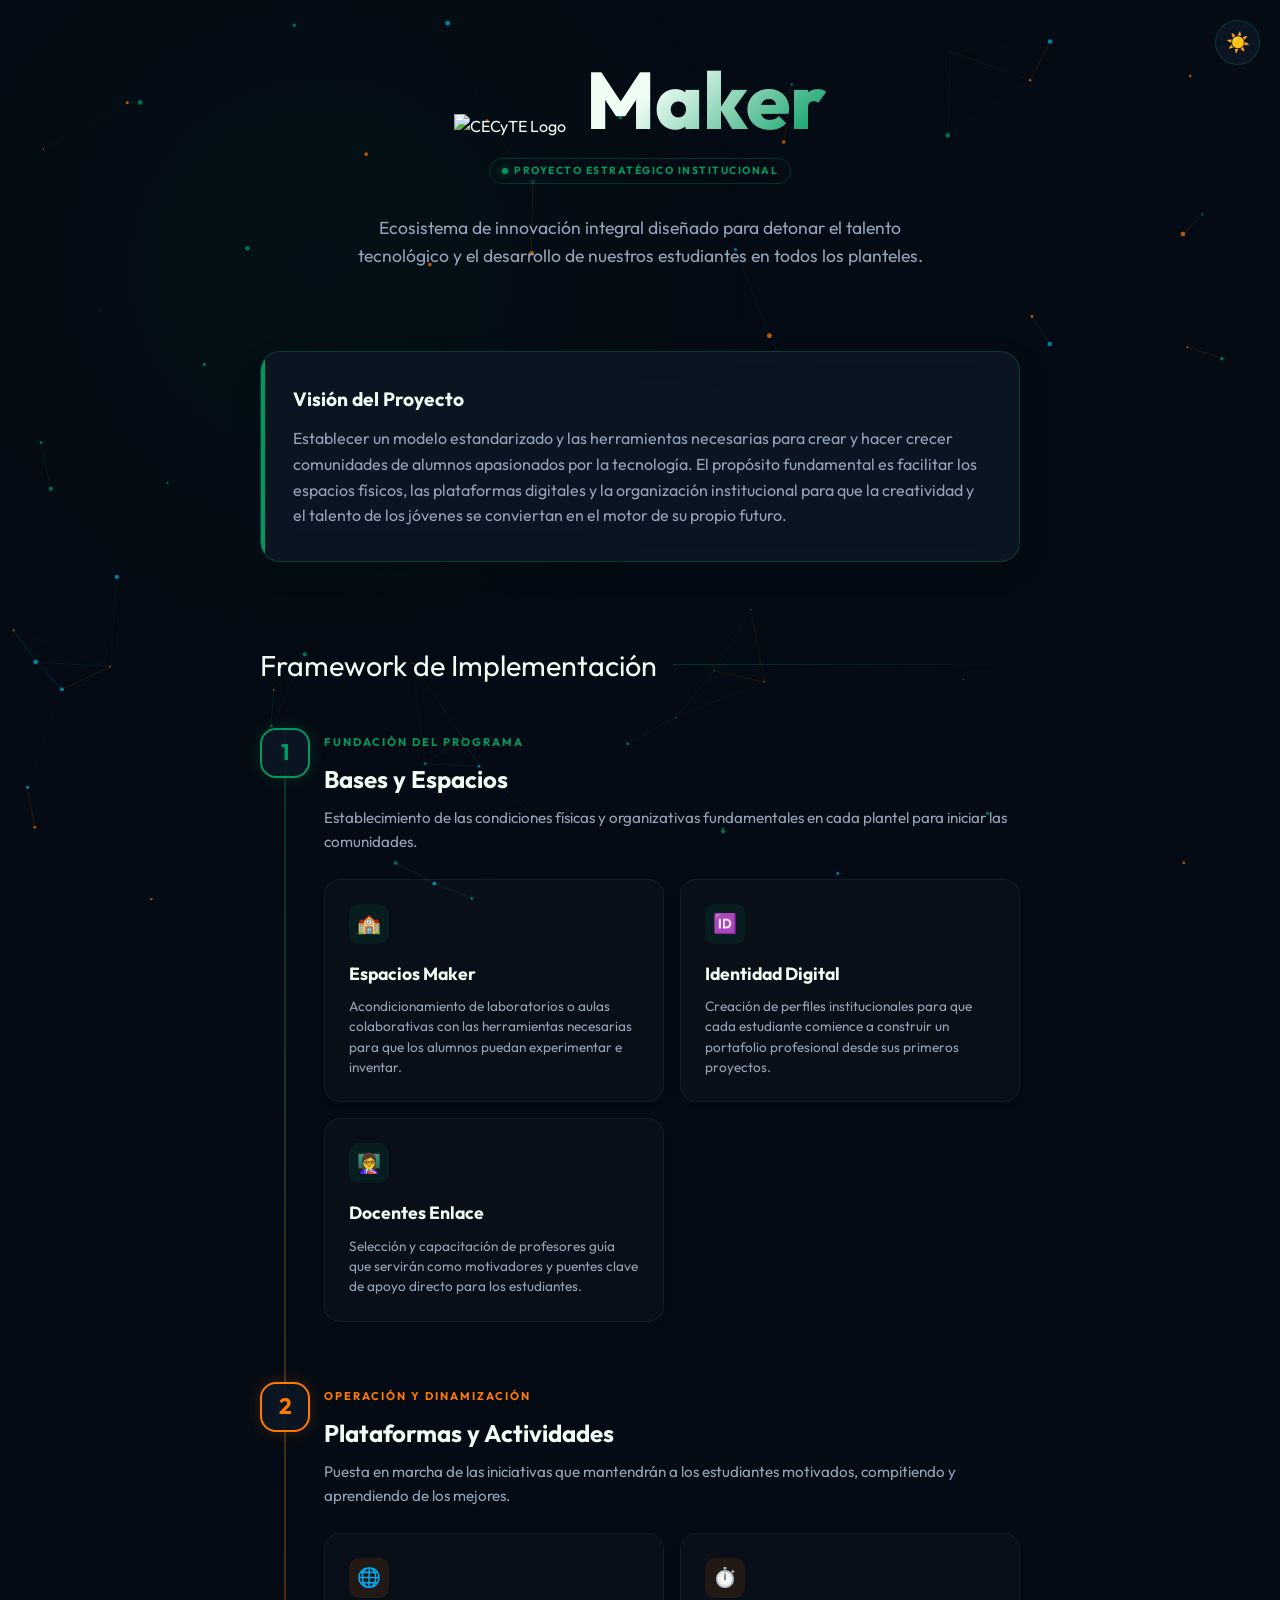
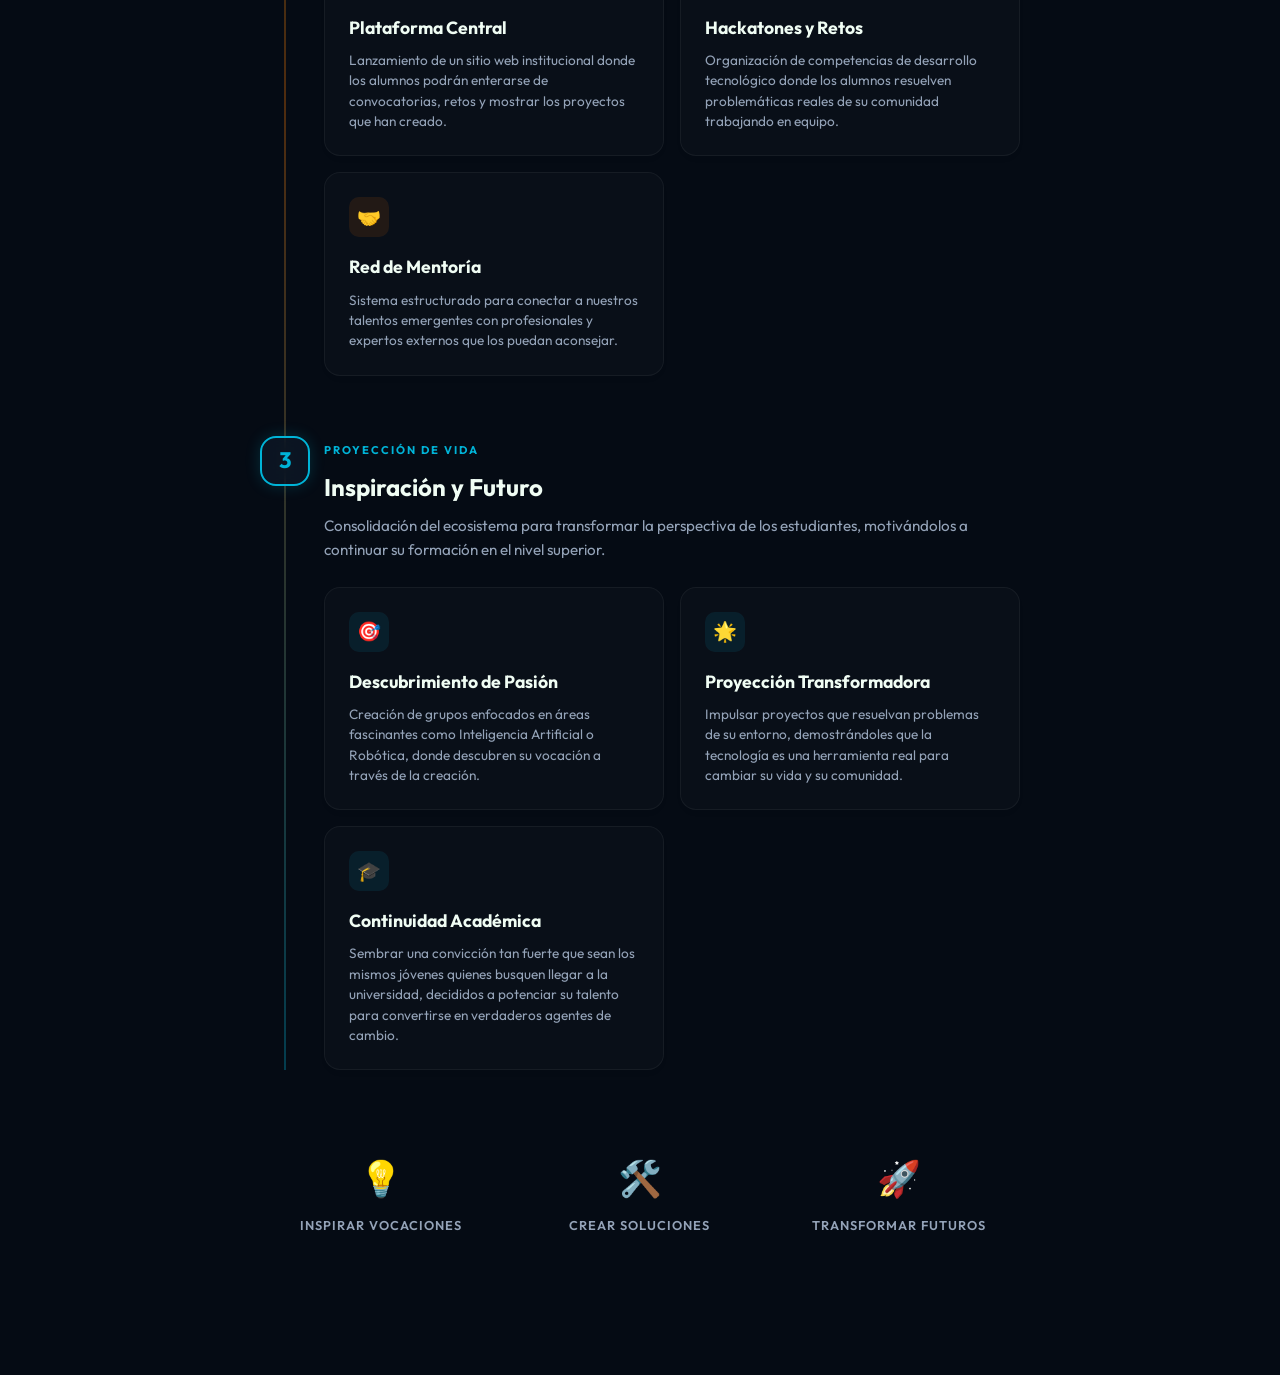
==== commit e2f9be9b: "Ajuste de legibilidad: Logo horizontal responsivo al tema Light/Dark" ====
--- a/index.html
+++ b/index.html
@@ -21,7 +21,7 @@
 
         <header class="header reveal">
             <div class="logo-maker-wrapper">
-                <img src="./CECyTE Logo.png" alt="CECyTE Logo">
+                <img src="./Logo/Horizontal Letra Blanca.png" id="main-logo" alt="CECyTE Logo">
                 <span class="maker-text">Maker</span>
             </div>
             <div class="status-badge">
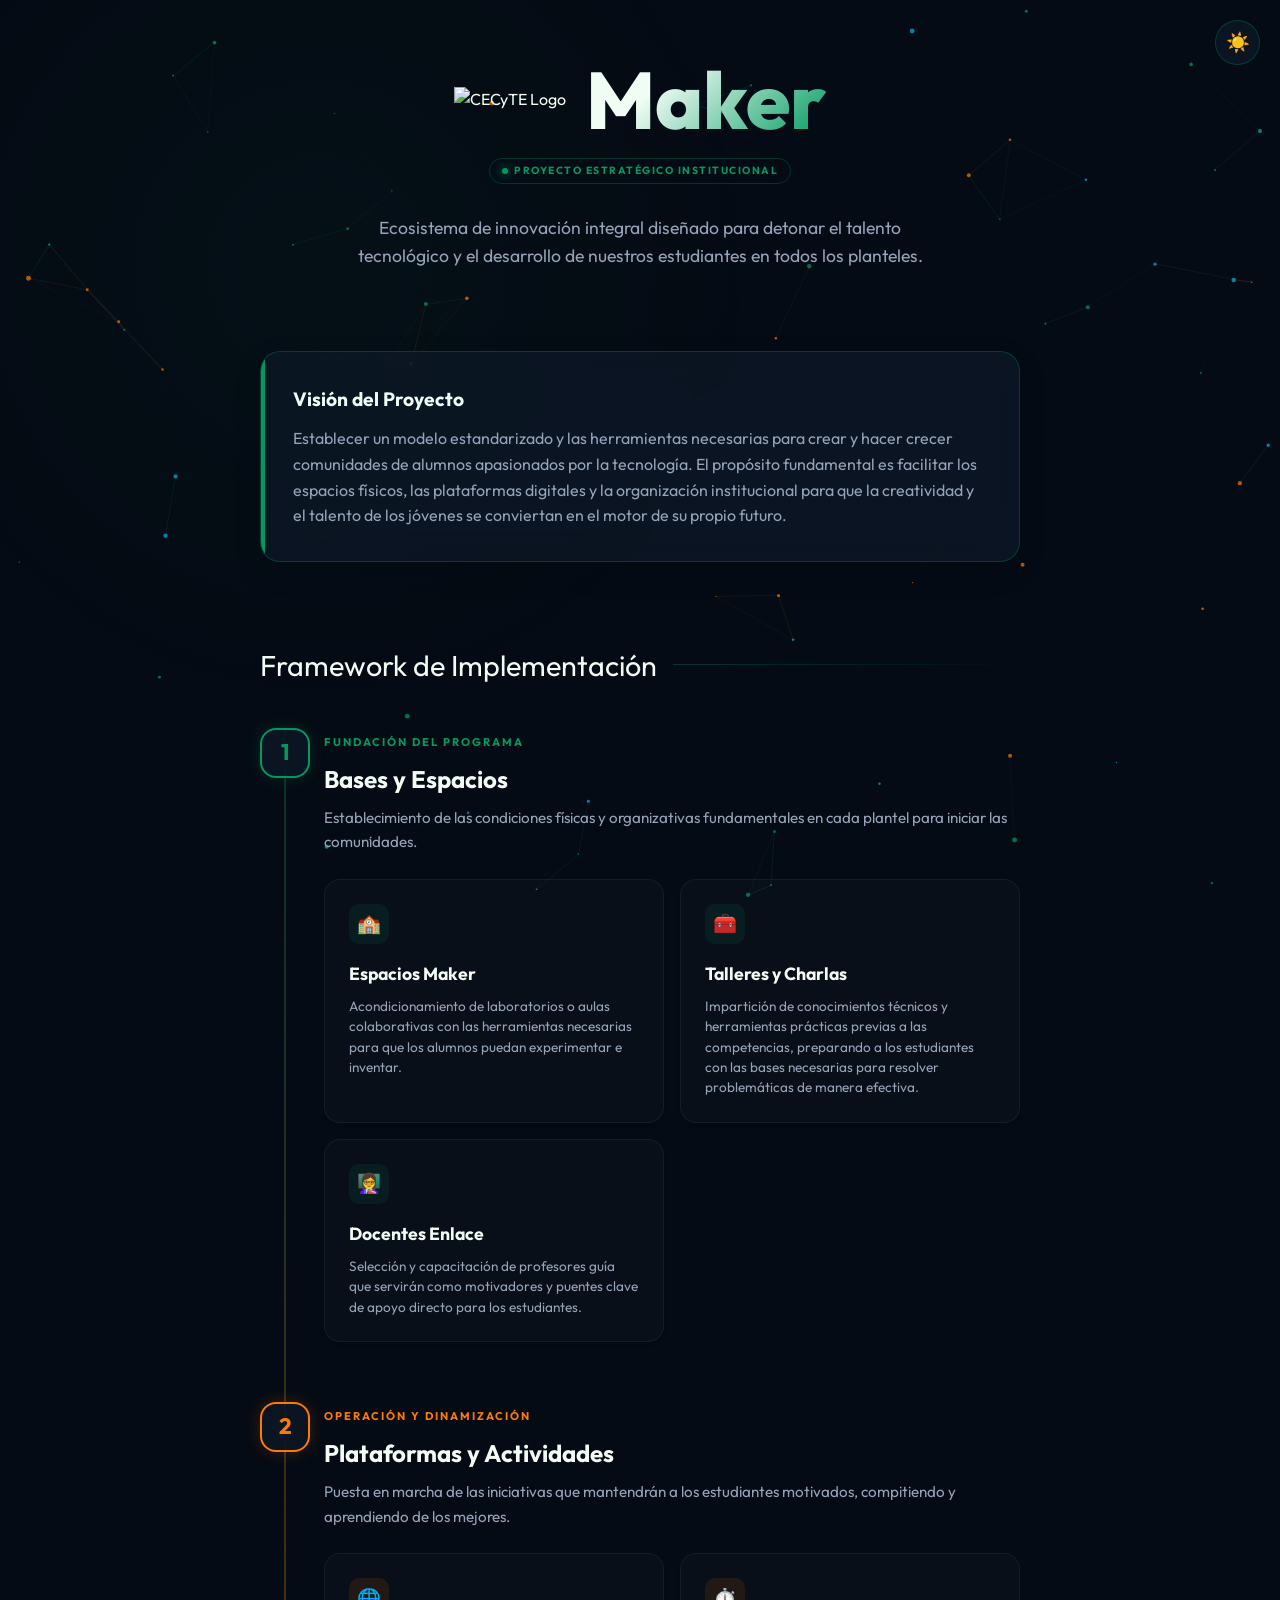
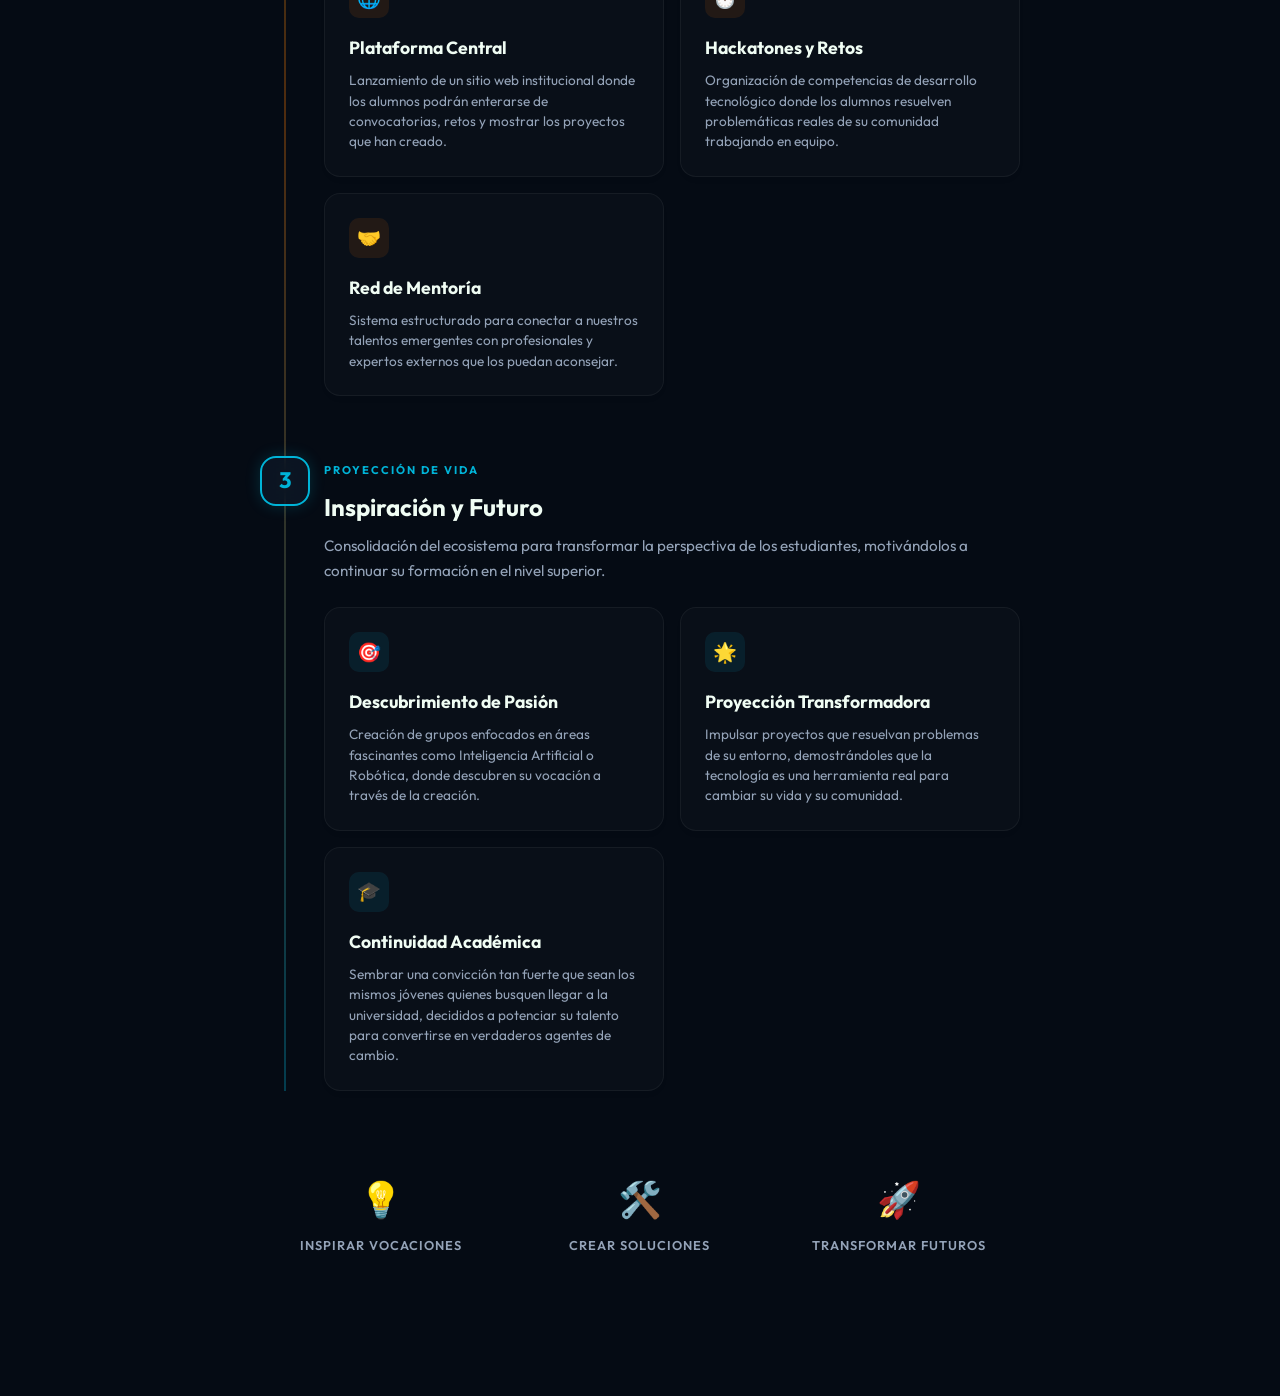
==== commit ac82e6da: "feat: animate rocket to fly across the screen and update action card to Talleres y Charlas" ====
--- a/index.html
+++ b/index.html
@@ -62,10 +62,9 @@
                             que los alumnos puedan experimentar e inventar.</p>
                     </div>
                     <div class="action-card card-hover">
-                        <div class="icon-box">🆔</div>
-                        <h4>Identidad Digital</h4>
-                        <p>Creación de perfiles institucionales para que cada estudiante comience a construir un
-                            portafolio profesional desde sus primeros proyectos.</p>
+                        <div class="icon-box">🧰</div>
+                        <h4>Talleres y Charlas</h4>
+                        <p>Impartición de conocimientos técnicos y herramientas prácticas previas a las competencias, preparando a los estudiantes con las bases necesarias para resolver problemáticas de manera efectiva.</p>
                     </div>
                     <div class="action-card card-hover">
                         <div class="icon-box">👩‍🏫</div>
@@ -152,7 +151,7 @@
                 <div class="metric-label">Crear Soluciones</div>
             </div>
             <div class="metric-item">
-                <div class="metric-val">🚀</div>
+                <div class="metric-val" id="rocket-btn" title="Volver arriba">🚀</div>
                 <div class="metric-label">Transformar Futuros</div>
             </div>
         </div>
--- a/css/styles.css
+++ b/css/styles.css
@@ -131,7 +131,7 @@
 @media (min-width: 600px) {
     .logo-maker-wrapper {
         flex-direction: row;
-        align-items: flex-end;
+        align-items: center;
         gap: 20px;
     }
 }
@@ -471,3 +471,59 @@
         border: 1px solid var(--card-border);
     }
 }
+
+/* --- Rocket Animation --- */
+#rocket-btn {
+    cursor: pointer;
+    display: inline-block;
+    transition: transform 0.3s cubic-bezier(0.175, 0.885, 0.32, 1.275);
+}
+
+#rocket-btn:hover {
+    transform: scale(1.2) translateY(-5px);
+}
+
+.flying-rocket {
+    position: fixed !important;
+    pointer-events: none;
+    z-index: 9999;
+}
+
+.flying-rocket::after, .flying-rocket::before {
+    content: '';
+    position: absolute;
+    bottom: -5px;
+    left: 50%;
+    width: 8px;
+    height: 8px;
+    background: rgba(255, 255, 255, 0.9);
+    border-radius: 50%;
+    transform: translateX(-50%);
+    box-shadow: 
+        0 5px 10px rgba(255, 255, 255, 0.8), 
+        -5px 15px 15px rgba(200, 200, 200, 0.6),
+        5px 15px 15px rgba(200, 200, 200, 0.6);
+    animation: smoke-puff 0.5s infinite;
+    filter: blur(1px);
+    z-index: -1;
+}
+
+.flying-rocket::before {
+    animation: smoke-puff 0.3s infinite reverse;
+    bottom: -15px;
+    width: 12px;
+    height: 12px;
+    background: rgba(200, 200, 200, 0.5);
+}
+
+@keyframes smoke-puff {
+    0% {
+        transform: translateX(-50%) scale(1);
+        opacity: 1;
+    }
+    100% {
+        transform: translateX(-50%) scale(2) translateY(15px);
+        opacity: 0;
+    }
+}
+
